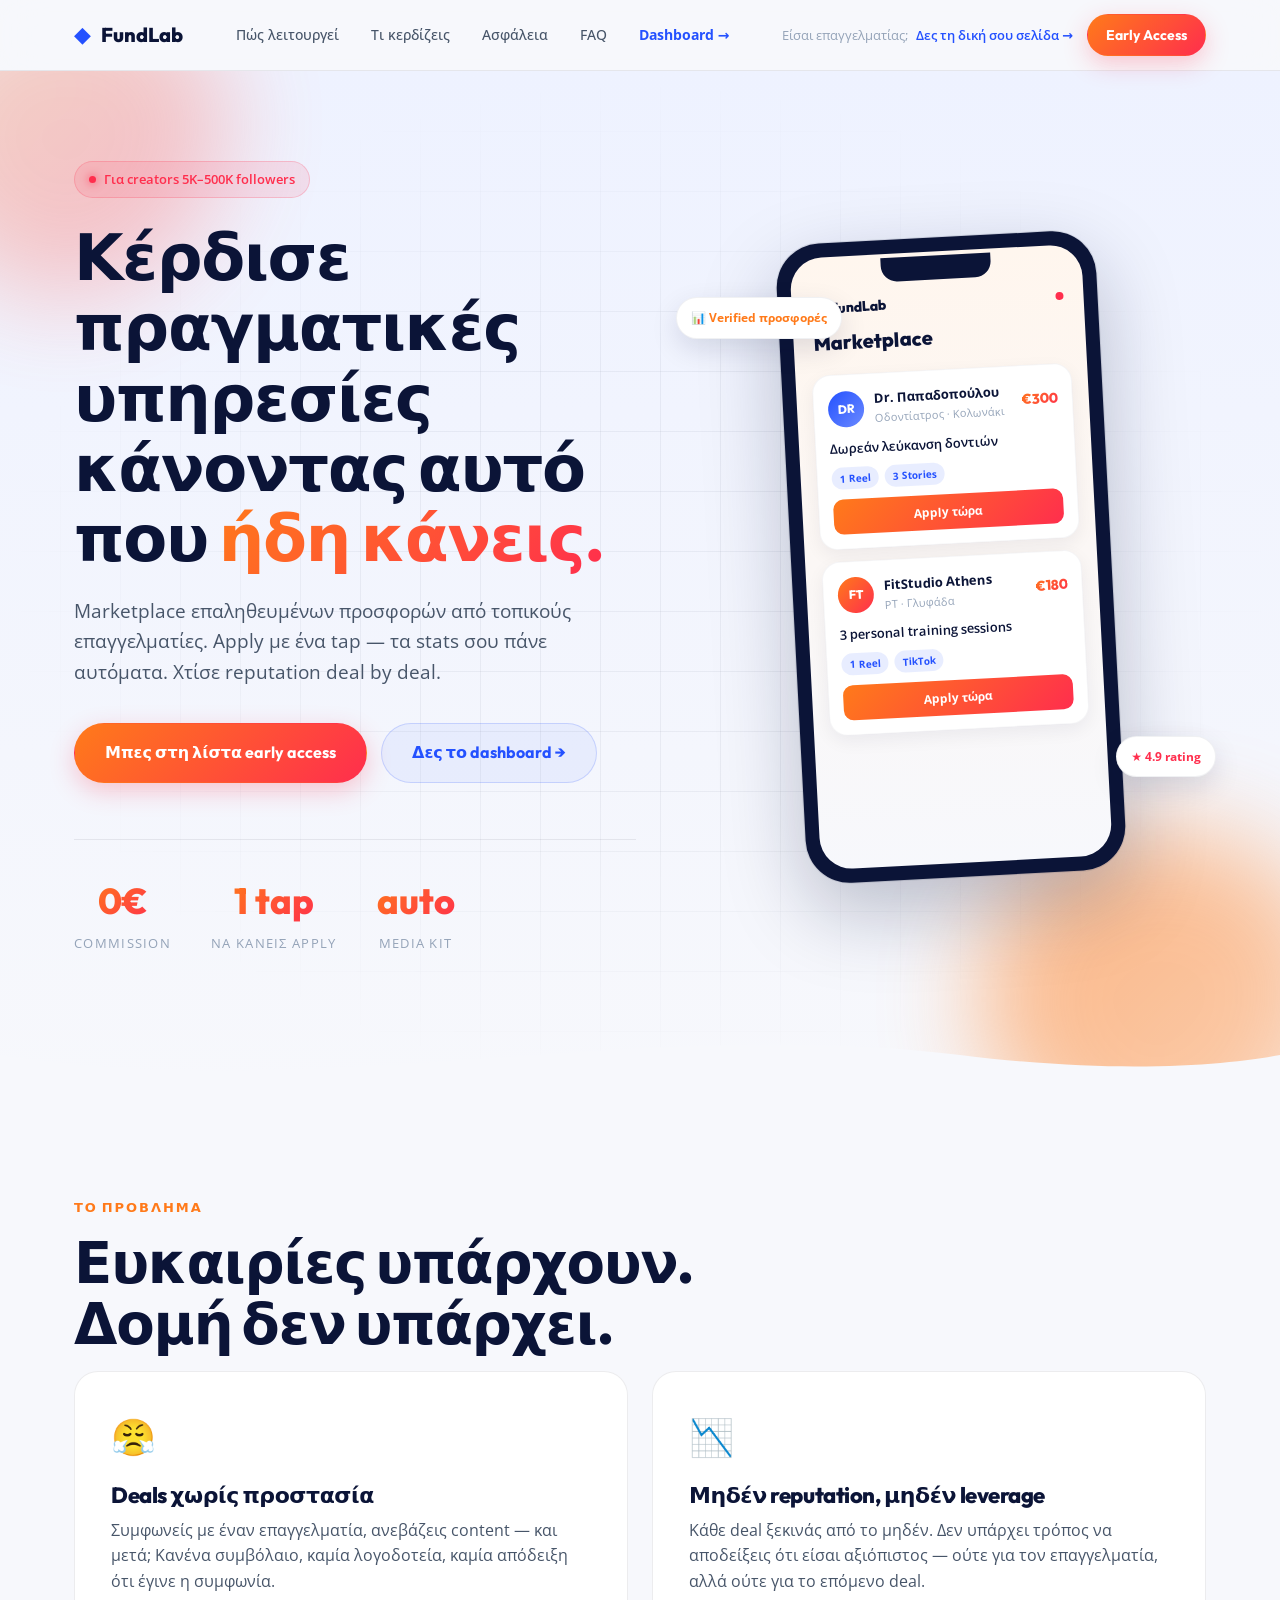
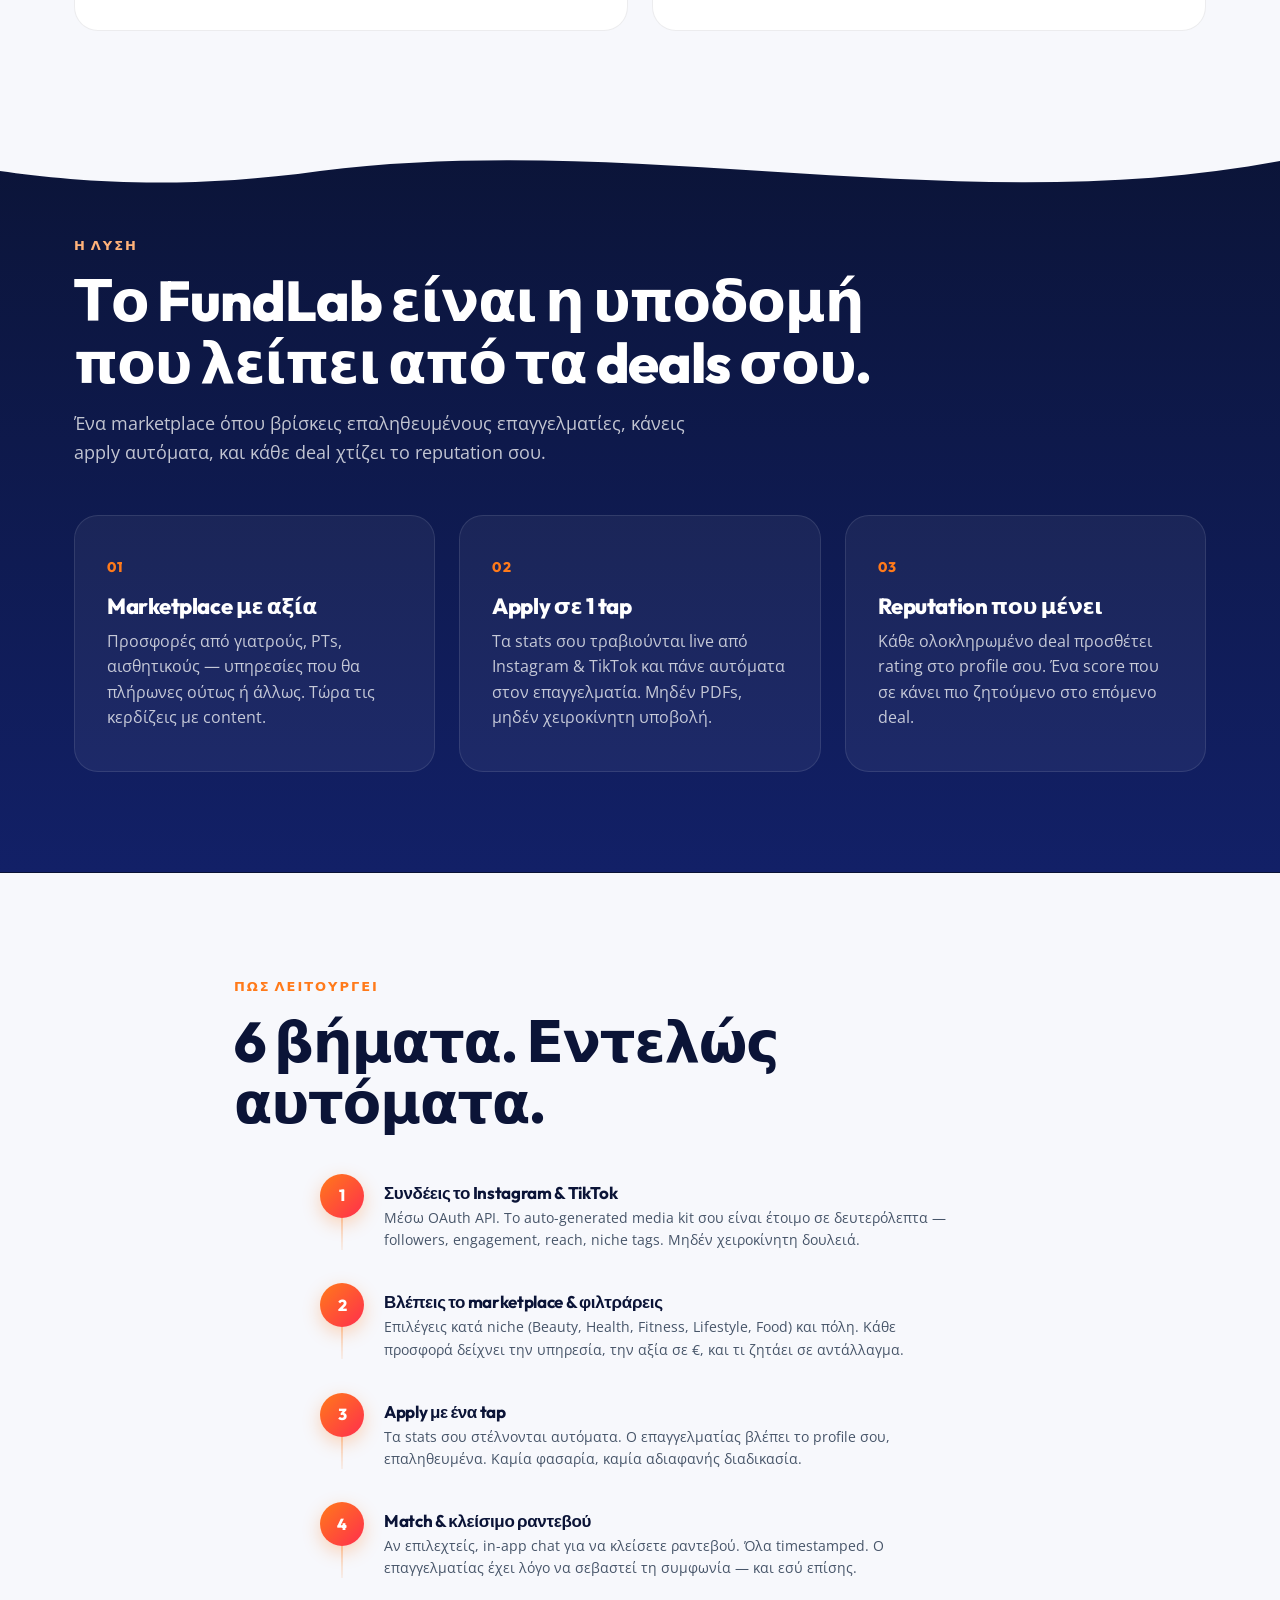
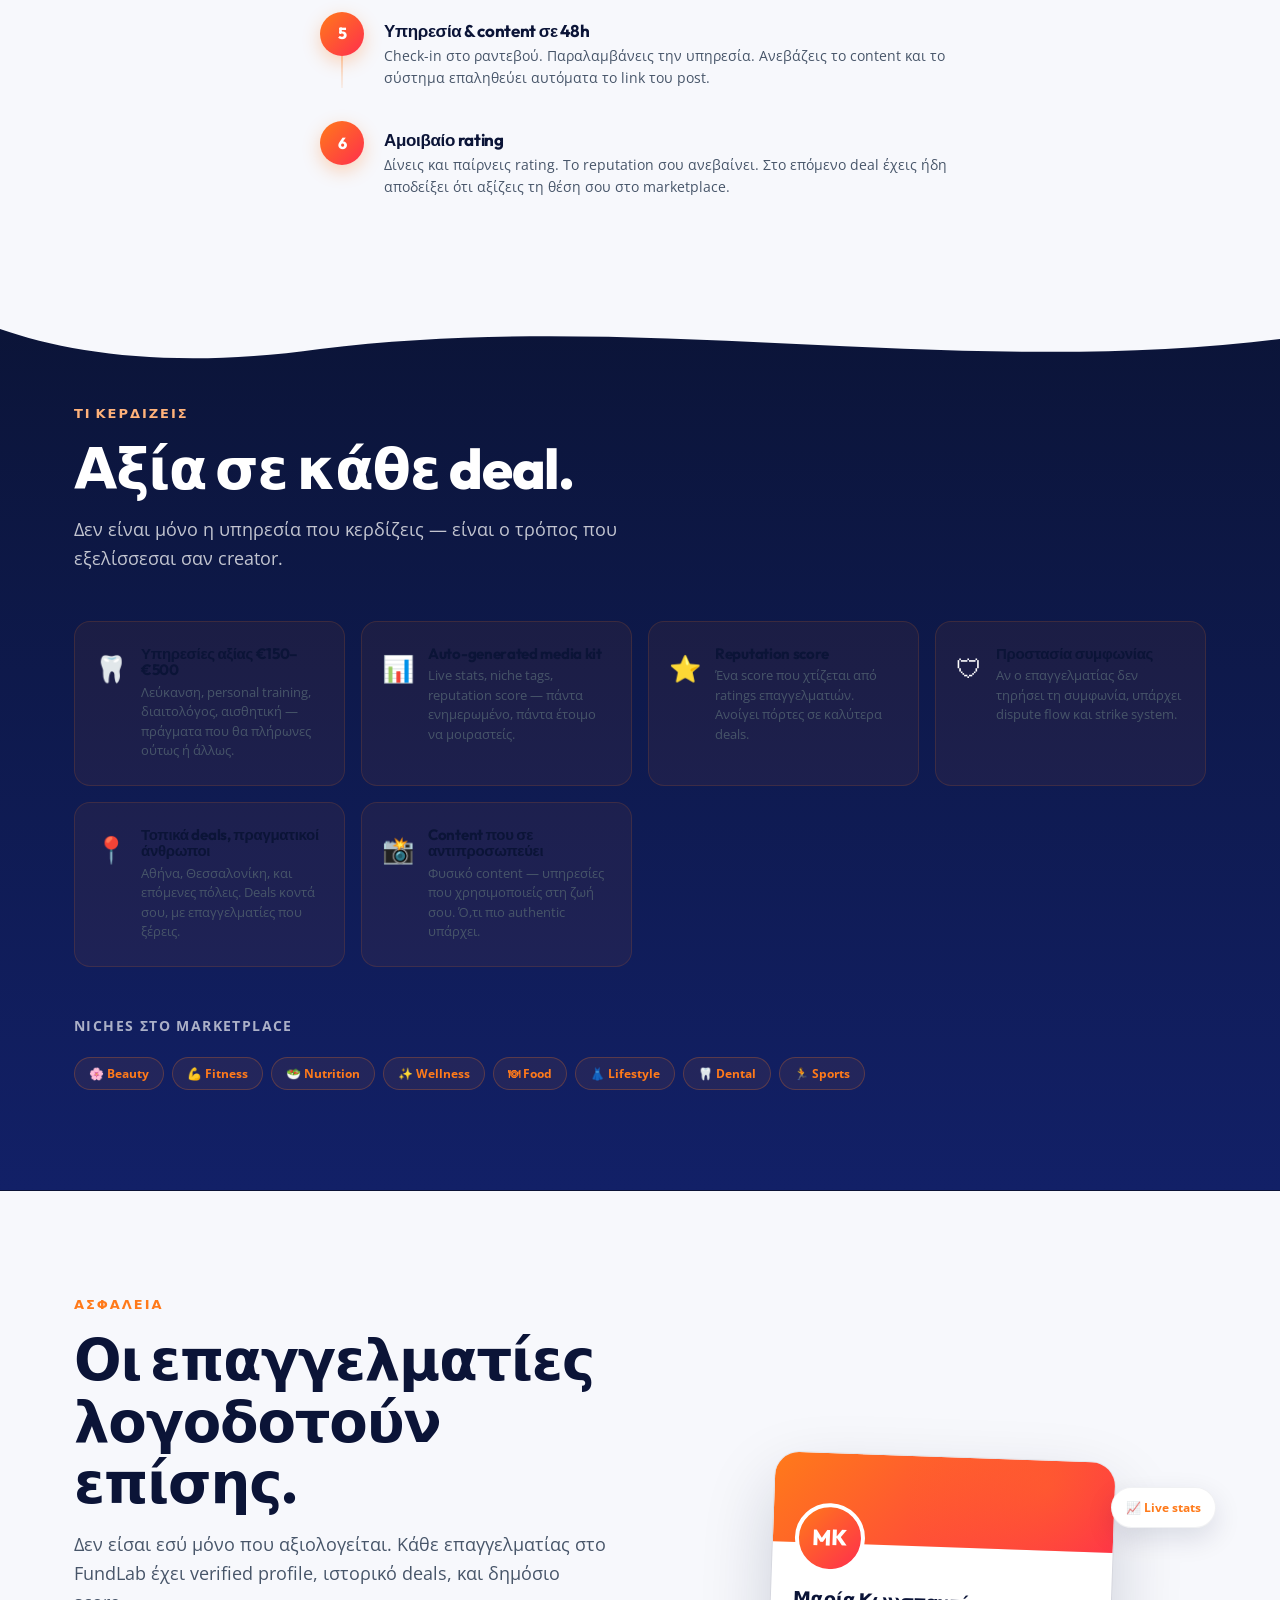
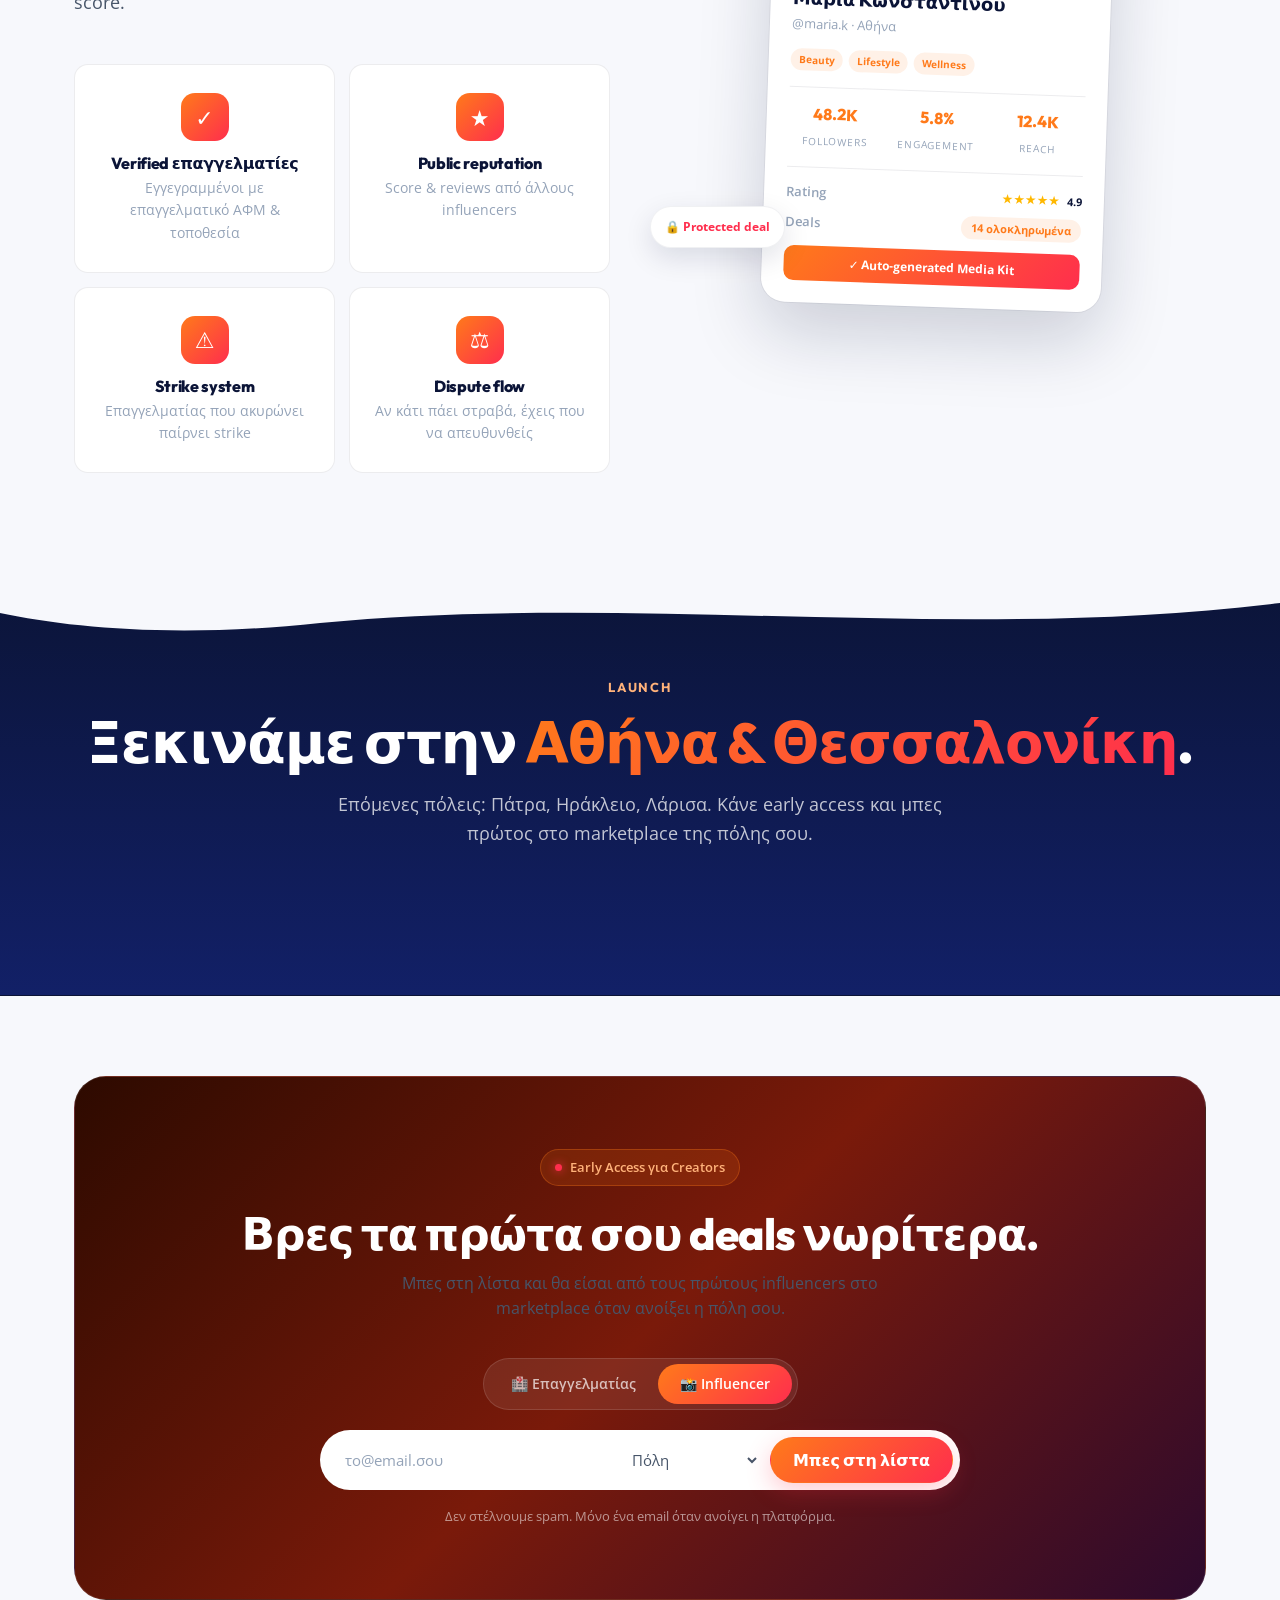
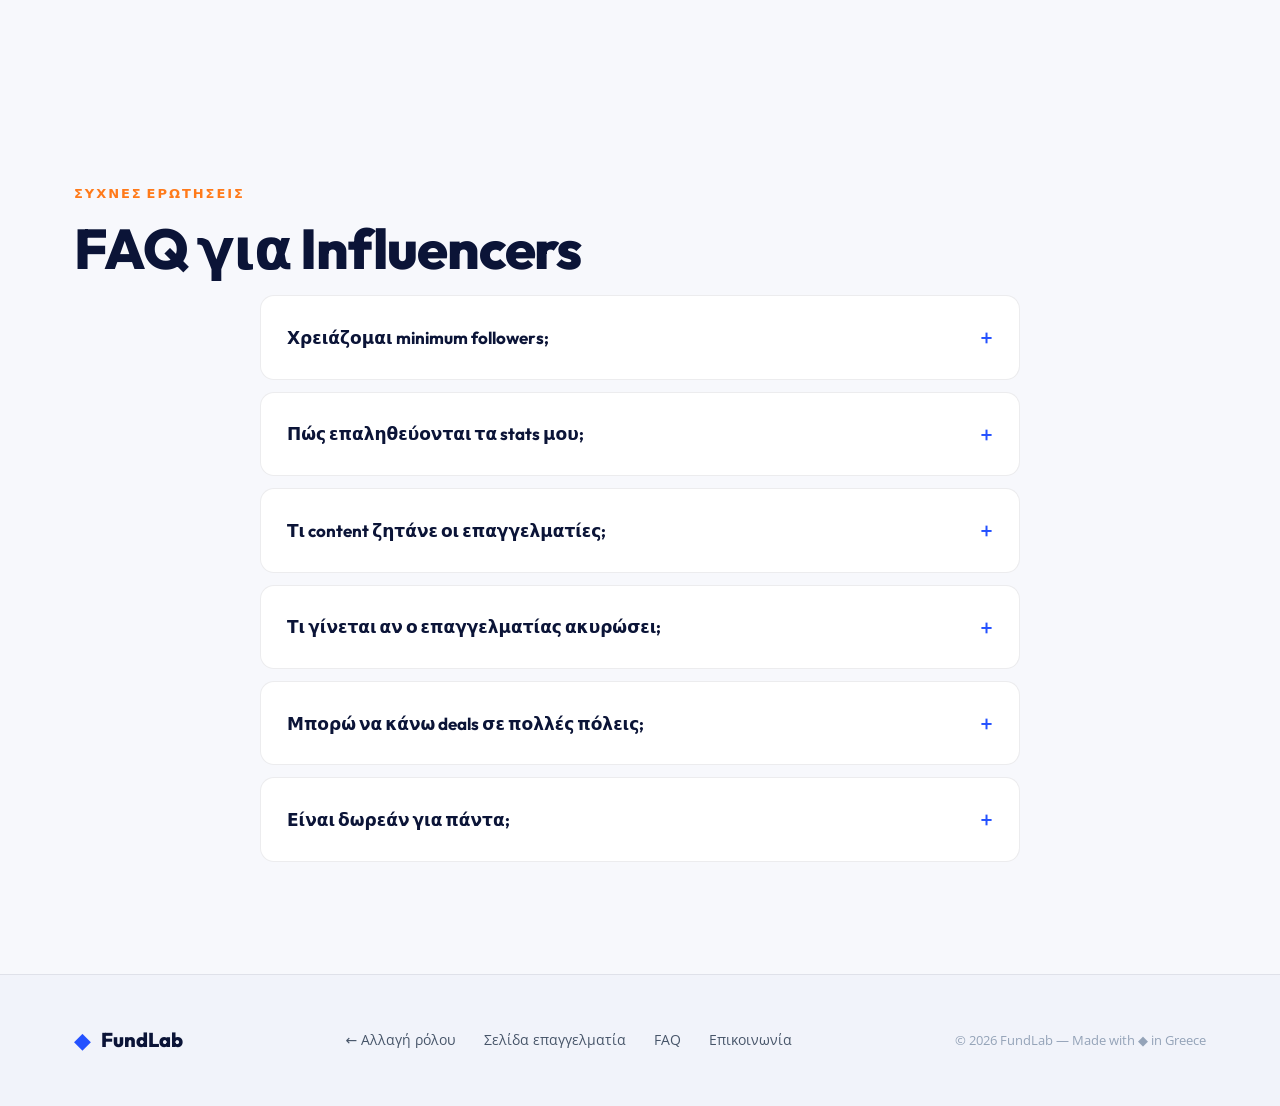
==== index-influencer.html @ 4b3912df "v1" ====
<!DOCTYPE html>
<html lang="el">
<head>
  <meta charset="UTF-8" />
  <meta name="viewport" content="width=device-width, initial-scale=1.0" />
  <title>FundLab για Influencers — Βρες deals με τοπικούς επαγγελματίες</title>
  <meta name="description" content="Marketplace επαληθευμένων προσφορών από τοπικούς επαγγελματίες. Apply με ένα tap, παρέδωσε content, χτίσε reputation. Δωρεάν για creators 5K–500K followers." />
  <link rel="preconnect" href="https://fonts.googleapis.com" />
  <link rel="preconnect" href="https://fonts.gstatic.com" crossorigin />
  <link href="https://fonts.googleapis.com/css2?family=Open+Sans:wght@400;500;600;700&family=Outfit:wght@700;800&display=swap" rel="stylesheet" />
  <link rel="stylesheet" href="style.css" />
  <style>
    /* Influencer page warm accent overrides */
    .inf-badge { background: rgba(255,46,77,0.10); border-color: rgba(255,46,77,0.20); color: #ff2e4d; }
    .inf-badge .dot { background: #ff2e4d; box-shadow: 0 0 10px #ff2e4d; }
    .role-switch {
      font-size: 13px; color: #94a3b8;
      display: flex; align-items: center; gap: 8px;
    }
    .role-switch a { color: #2451ff; font-weight: 600; text-decoration: none; }
    .role-switch a:hover { text-decoration: underline; }
    .perk-row {
      display: grid;
      grid-template-columns: repeat(auto-fit, minmax(220px, 1fr));
      gap: 16px;
      margin-top: 40px;
    }
    .perk {
      background: rgba(255,122,26,0.06);
      border: 1px solid rgba(255,122,26,0.14);
      border-radius: 16px;
      padding: 24px 20px;
      display: flex;
      gap: 14px;
      align-items: flex-start;
    }
    .perk-ico {
      font-size: 26px;
      flex-shrink: 0;
      margin-top: 2px;
    }
    .perk h4 { font-family: 'Outfit', sans-serif; font-size: 15px; font-weight: 700; color: #0b1437; margin-bottom: 4px; }
    .perk p { font-size: 13px; color: #475569; line-height: 1.5; }
    .niche-tags { display: flex; gap: 8px; flex-wrap: wrap; margin-top: 20px; }
    .niche-tag {
      font-size: 12px; font-weight: 700;
      padding: 6px 14px; border-radius: 999px;
      border: 1px solid rgba(255,122,26,0.25);
      background: rgba(255,122,26,0.08);
      color: #ff7a1a;
    }
    .timeline-steps {
      display: flex;
      flex-direction: column;
      gap: 0;
      position: relative;
      max-width: 640px;
      margin: 40px auto 0;
    }
    .tl-step {
      display: grid;
      grid-template-columns: 44px 1fr;
      gap: 20px;
      align-items: flex-start;
      padding-bottom: 32px;
      position: relative;
    }
    .tl-step:last-child { padding-bottom: 0; }
    .tl-dot {
      width: 44px; height: 44px;
      border-radius: 50%;
      background: linear-gradient(135deg, #ff7a1a, #ff2e4d);
      color: #fff;
      font-family: 'Outfit', sans-serif;
      font-weight: 800; font-size: 16px;
      display: flex; align-items: center; justify-content: center;
      flex-shrink: 0;
      position: relative;
      z-index: 1;
      box-shadow: 0 6px 18px rgba(255,122,26,0.30);
    }
    .tl-step:not(:last-child) .tl-dot::after {
      content: '';
      position: absolute;
      top: 44px; left: 50%;
      transform: translateX(-50%);
      width: 2px; height: calc(100% + 32px - 44px);
      background: linear-gradient(to bottom, rgba(255,122,26,0.35), rgba(255,122,26,0.08));
    }
    .tl-content { padding-top: 10px; }
    .tl-content h4 { font-size: 17px; font-family: 'Outfit', sans-serif; font-weight: 700; color: #0b1437; margin-bottom: 4px; }
    .tl-content p { font-size: 14px; color: #475569; line-height: 1.6; }
    .earnings-row {
      display: grid;
      grid-template-columns: repeat(auto-fit, minmax(200px, 1fr));
      gap: 16px;
      margin-top: 40px;
    }
    .earning-card {
      background: var(--surface);
      border: 1px solid var(--border);
      border-radius: 16px;
      padding: 28px 24px;
      text-align: center;
    }
    .earning-card .e-val {
      font-family: 'Outfit', sans-serif;
      font-weight: 800; font-size: 32px;
      background: linear-gradient(135deg, #ff7a1a, #ff2e4d);
      -webkit-background-clip: text; background-clip: text;
      -webkit-text-fill-color: transparent;
      display: block; margin-bottom: 4px;
    }
    .earning-card .e-label { font-size: 13px; color: #475569; }
  </style>
</head>
<body>

  <!-- NAV -->
  <header class="nav">
    <div class="container nav-inner">
      <a href="index.html" class="brand">
        <span class="brand-mark">◆</span>
        <span class="brand-name">FundLab</span>
      </a>
      <nav class="nav-links">
        <a href="#how">Πώς λειτουργεί</a>
        <a href="#benefits">Τι κερδίζεις</a>
        <a href="#trust">Ασφάλεια</a>
        <a href="#faq">FAQ</a>
        <a href="dashboard-influencer.html" style="color:var(--brand);font-weight:700;">Dashboard →</a>
      </nav>
      <div style="display:flex;align-items:center;gap:14px;">
        <span class="role-switch">Είσαι επαγγελματίας; <a href="index-professional.html">Δες τη δική σου σελίδα →</a></span>
        <a href="#cta" class="btn btn-warm btn-sm">Early Access</a>
      </div>
    </div>
  </header>

  <!-- HERO -->
  <section class="hero">
    <div class="hero-bg">
      <svg class="blob blob-1" viewBox="0 0 600 600" aria-hidden="true">
        <path fill="url(#g1)" d="M421,318Q396,386,329,420Q262,454,196,418Q130,382,99,316Q68,250,108,189Q148,128,219,109Q290,90,355,127Q420,164,433,207Q446,250,421,318Z"/>
        <defs><linearGradient id="g1" x1="0" x2="1" y1="0" y2="1"><stop offset="0%" stop-color="#ff9a3c"/><stop offset="100%" stop-color="#ff2e4d"/></linearGradient></defs>
      </svg>
      <svg class="blob blob-2" viewBox="0 0 600 600" aria-hidden="true">
        <path fill="url(#g2)" d="M453,324Q422,398,348,438Q274,478,201,438Q128,398,99,324Q70,250,108,182Q146,114,222,92Q298,70,367,103Q436,136,457,193Q478,250,453,324Z"/>
        <defs><linearGradient id="g2" x1="0" x2="1" y1="0" y2="1"><stop offset="0%" stop-color="#ff7a1a"/><stop offset="100%" stop-color="#ffb27a"/></linearGradient></defs>
      </svg>
      <div class="grid-overlay"></div>
    </div>
    <div class="container hero-inner">
      <div class="hero-text">
        <span class="badge inf-badge">
          <span class="dot"></span>
          Για creators 5K–500K followers
        </span>
        <h1 class="hero-title">
          Κέρδισε πραγματικές υπηρεσίες<br/>
          κάνοντας αυτό που <span class="grad-warm">ήδη κάνεις.</span>
        </h1>
        <p class="hero-sub">
          Marketplace επαληθευμένων προσφορών από τοπικούς επαγγελματίες. Apply με ένα tap — τα stats σου πάνε αυτόματα. Χτίσε reputation deal by deal.
        </p>
        <div class="hero-actions">
          <a href="#cta" class="btn btn-warm btn-lg">Μπες στη λίστα early access</a>
          <a href="dashboard-influencer.html" class="btn btn-ghost btn-lg">Δες το dashboard →</a>
        </div>
        <div class="hero-stats">
          <div class="stat"><strong>0€</strong><span>commission</span></div>
          <div class="stat"><strong>1 tap</strong><span>να κάνεις apply</span></div>
          <div class="stat"><strong>auto</strong><span>media kit</span></div>
        </div>
      </div>

      <div class="hero-phone" aria-hidden="true">
        <div class="phone">
          <div class="phone-notch"></div>
          <div class="phone-screen">
            <div class="phone-top">
              <div class="phone-brand"><span>◆</span> FundLab</div>
              <div class="phone-dot"></div>
            </div>
            <div class="phone-tab">Marketplace</div>

            <div class="offer-card offer-1">
              <div class="offer-head">
                <div class="avatar av-blue">DR</div>
                <div>
                  <div class="offer-name">Dr. Παπαδοπούλου</div>
                  <div class="offer-meta">Οδοντίατρος · Κολωνάκι</div>
                </div>
                <div class="offer-value">€300</div>
              </div>
              <div class="offer-title">Δωρεάν λεύκανση δοντιών</div>
              <div class="offer-tags">
                <span class="tag">1 Reel</span><span class="tag">3 Stories</span>
              </div>
              <div class="offer-cta">Apply τώρα</div>
            </div>

            <div class="offer-card offer-2">
              <div class="offer-head">
                <div class="avatar av-orange">FT</div>
                <div>
                  <div class="offer-name">FitStudio Athens</div>
                  <div class="offer-meta">PT · Γλυφάδα</div>
                </div>
                <div class="offer-value">€180</div>
              </div>
              <div class="offer-title">3 personal training sessions</div>
              <div class="offer-tags">
                <span class="tag">1 Reel</span><span class="tag">TikTok</span>
              </div>
              <div class="offer-cta">Apply τώρα</div>
            </div>
          </div>
        </div>
        <div class="float-pill pill-1" style="color:#ff7a1a;">📊 Verified προσφορές</div>
        <div class="float-pill pill-2" style="color:#ff2e4d;">★ 4.9 rating</div>
      </div>
    </div>
    <svg class="section-divider" viewBox="0 0 1440 80" preserveAspectRatio="none" aria-hidden="true">
      <path d="M0,40 C360,90 720,0 1080,40 C1260,60 1380,50 1440,40 L1440,80 L0,80 Z" fill="#f7f8fc"/>
    </svg>
  </section>

  <!-- PROBLEM -->
  <section class="section" id="problem">
    <div class="container">
      <span class="eyebrow" style="color:#ff7a1a;">Το πρόβλημα</span>
      <h2 class="section-title">Ευκαιρίες υπάρχουν.<br/>Δομή δεν υπάρχει.</h2>
      <div class="grid-2">
        <div class="card">
          <div class="card-icon">😤</div>
          <h3>Deals χωρίς προστασία</h3>
          <p>Συμφωνείς με έναν επαγγελματία, ανεβάζεις content — και μετά; Κανένα συμβόλαιο, καμία λογοδοτεία, καμία απόδειξη ότι έγινε η συμφωνία.</p>
        </div>
        <div class="card">
          <div class="card-icon">📉</div>
          <h3>Μηδέν reputation, μηδέν leverage</h3>
          <p>Κάθε deal ξεκινάς από το μηδέν. Δεν υπάρχει τρόπος να αποδείξεις ότι είσαι αξιόπιστος — ούτε για τον επαγγελματία, αλλά ούτε για το επόμενο deal.</p>
        </div>
      </div>
    </div>
  </section>

  <!-- SOLUTION -->
  <section class="section section-dark has-wave-top" id="solution">
    <svg class="wave wave-top" viewBox="0 0 1440 80" preserveAspectRatio="none" aria-hidden="true">
      <path d="M0,0 L1440,0 L1440,30 C1080,90 720,0 360,40 C200,60 80,50 0,40 Z" fill="#f7f8fc"/>
    </svg>
    <div class="container">
      <span class="eyebrow">Η λύση</span>
      <h2 class="section-title">Το FundLab είναι η υποδομή<br/>που λείπει από τα deals σου.</h2>
      <p class="section-lead">
        Ένα marketplace όπου βρίσκεις επαληθευμένους επαγγελματίες, κάνεις apply αυτόματα, και κάθε deal χτίζει το reputation σου.
      </p>
      <div class="grid-3">
        <div class="pillar">
          <div class="pillar-num">01</div>
          <h3>Marketplace με αξία</h3>
          <p>Προσφορές από γιατρούς, PTs, αισθητικούς — υπηρεσίες που θα πλήρωνες ούτως ή άλλως. Τώρα τις κερδίζεις με content.</p>
        </div>
        <div class="pillar">
          <div class="pillar-num">02</div>
          <h3>Apply σε 1 tap</h3>
          <p>Τα stats σου τραβιούνται live από Instagram & TikTok και πάνε αυτόματα στον επαγγελματία. Μηδέν PDFs, μηδέν χειροκίνητη υποβολή.</p>
        </div>
        <div class="pillar">
          <div class="pillar-num">03</div>
          <h3>Reputation που μένει</h3>
          <p>Κάθε ολοκληρωμένο deal προσθέτει rating στο profile σου. Ένα score που σε κάνει πιο ζητούμενο στο επόμενο deal.</p>
        </div>
      </div>
    </div>
  </section>

  <!-- HOW IT WORKS -->
  <section class="section" id="how">
    <div class="container" style="max-width:860px;">
      <span class="eyebrow" style="color:#ff7a1a;">Πώς λειτουργεί</span>
      <h2 class="section-title">6 βήματα. Εντελώς αυτόματα.</h2>

      <div class="timeline-steps">
        <div class="tl-step">
          <div class="tl-dot">1</div>
          <div class="tl-content">
            <h4>Συνδέεις το Instagram & TikTok</h4>
            <p>Μέσω OAuth API. Το auto-generated media kit σου είναι έτοιμο σε δευτερόλεπτα — followers, engagement, reach, niche tags. Μηδέν χειροκίνητη δουλειά.</p>
          </div>
        </div>
        <div class="tl-step">
          <div class="tl-dot">2</div>
          <div class="tl-content">
            <h4>Βλέπεις το marketplace & φιλτράρεις</h4>
            <p>Επιλέγεις κατά niche (Beauty, Health, Fitness, Lifestyle, Food) και πόλη. Κάθε προσφορά δείχνει την υπηρεσία, την αξία σε €, και τι ζητάει σε αντάλλαγμα.</p>
          </div>
        </div>
        <div class="tl-step">
          <div class="tl-dot">3</div>
          <div class="tl-content">
            <h4>Apply με ένα tap</h4>
            <p>Τα stats σου στέλνονται αυτόματα. Ο επαγγελματίας βλέπει το profile σου, επαληθευμένα. Καμία φασαρία, καμία αδιαφανής διαδικασία.</p>
          </div>
        </div>
        <div class="tl-step">
          <div class="tl-dot">4</div>
          <div class="tl-content">
            <h4>Match & κλείσιμο ραντεβού</h4>
            <p>Αν επιλεχτείς, in-app chat για να κλείσετε ραντεβού. Όλα timestamped. Ο επαγγελματίας έχει λόγο να σεβαστεί τη συμφωνία — και εσύ επίσης.</p>
          </div>
        </div>
        <div class="tl-step">
          <div class="tl-dot">5</div>
          <div class="tl-content">
            <h4>Υπηρεσία & content σε 48h</h4>
            <p>Check-in στο ραντεβού. Παραλαμβάνεις την υπηρεσία. Ανεβάζεις το content και το σύστημα επαληθεύει αυτόματα το link του post.</p>
          </div>
        </div>
        <div class="tl-step">
          <div class="tl-dot">6</div>
          <div class="tl-content">
            <h4>Αμοιβαίο rating</h4>
            <p>Δίνεις και παίρνεις rating. Το reputation σου ανεβαίνει. Στο επόμενο deal έχεις ήδη αποδείξει ότι αξίζεις τη θέση σου στο marketplace.</p>
          </div>
        </div>
      </div>
    </div>
  </section>

  <!-- BENEFITS -->
  <section class="section section-dark has-wave-top" id="benefits">
    <svg class="wave wave-top" viewBox="0 0 1440 80" preserveAspectRatio="none" aria-hidden="true">
      <path d="M0,0 L1440,0 L1440,40 C1080,80 720,10 360,50 C200,70 80,55 0,30 Z" fill="#f7f8fc"/>
    </svg>
    <div class="container">
      <span class="eyebrow">Τι κερδίζεις</span>
      <h2 class="section-title">Αξία σε κάθε deal.</h2>
      <p class="section-lead">Δεν είναι μόνο η υπηρεσία που κερδίζεις — είναι ο τρόπος που εξελίσσεσαι σαν creator.</p>

      <div class="perk-row">
        <div class="perk">
          <div class="perk-ico">🦷</div>
          <div>
            <h4>Υπηρεσίες αξίας €150–€500</h4>
            <p>Λεύκανση, personal training, διαιτολόγος, αισθητική — πράγματα που θα πλήρωνες ούτως ή άλλως.</p>
          </div>
        </div>
        <div class="perk">
          <div class="perk-ico">📊</div>
          <div>
            <h4>Auto-generated media kit</h4>
            <p>Live stats, niche tags, reputation score — πάντα ενημερωμένο, πάντα έτοιμο να μοιραστείς.</p>
          </div>
        </div>
        <div class="perk">
          <div class="perk-ico">⭐</div>
          <div>
            <h4>Reputation score</h4>
            <p>Ένα score που χτίζεται από ratings επαγγελματιών. Ανοίγει πόρτες σε καλύτερα deals.</p>
          </div>
        </div>
        <div class="perk">
          <div class="perk-ico">🛡</div>
          <div>
            <h4>Προστασία συμφωνίας</h4>
            <p>Αν ο επαγγελματίας δεν τηρήσει τη συμφωνία, υπάρχει dispute flow και strike system.</p>
          </div>
        </div>
        <div class="perk">
          <div class="perk-ico">📍</div>
          <div>
            <h4>Τοπικά deals, πραγματικοί άνθρωποι</h4>
            <p>Αθήνα, Θεσσαλονίκη, και επόμενες πόλεις. Deals κοντά σου, με επαγγελματίες που ξέρεις.</p>
          </div>
        </div>
        <div class="perk">
          <div class="perk-ico">📸</div>
          <div>
            <h4>Content που σε αντιπροσωπεύει</h4>
            <p>Φυσικό content — υπηρεσίες που χρησιμοποιείς στη ζωή σου. Ό,τι πιο authentic υπάρχει.</p>
          </div>
        </div>
      </div>

      <div style="margin-top:48px;">
        <p style="color:rgba(255,255,255,0.65);font-size:14px;margin-bottom:16px;text-transform:uppercase;letter-spacing:0.1em;font-weight:700;">Niches στο marketplace</p>
        <div class="niche-tags">
          <span class="niche-tag">🌸 Beauty</span>
          <span class="niche-tag">💪 Fitness</span>
          <span class="niche-tag">🥗 Nutrition</span>
          <span class="niche-tag">✨ Wellness</span>
          <span class="niche-tag">🍽 Food</span>
          <span class="niche-tag">👗 Lifestyle</span>
          <span class="niche-tag">🦷 Dental</span>
          <span class="niche-tag">🏃 Sports</span>
        </div>
      </div>
    </div>
  </section>

  <!-- TRUST -->
  <section class="section" id="trust">
    <div class="container">
      <div class="trust-grid">
        <div>
          <span class="eyebrow" style="color:#ff7a1a;">Ασφάλεια</span>
          <h2 class="section-title">Οι επαγγελματίες<br/>λογοδοτούν επίσης.</h2>
          <p class="section-lead">Δεν είσαι εσύ μόνο που αξιολογείται. Κάθε επαγγελματίας στο FundLab έχει verified profile, ιστορικό deals, και δημόσιο score.</p>
          <div class="trust-mini">
            <div class="trust-card">
              <div class="trust-ico" style="background:linear-gradient(135deg,#ff7a1a,#ff2e4d);">✓</div>
              <h4>Verified επαγγελματίες</h4>
              <p>Εγγεγραμμένοι με επαγγελματικό ΑΦΜ & τοποθεσία</p>
            </div>
            <div class="trust-card">
              <div class="trust-ico" style="background:linear-gradient(135deg,#ff7a1a,#ff2e4d);">★</div>
              <h4>Public reputation</h4>
              <p>Score & reviews από άλλους influencers</p>
            </div>
            <div class="trust-card">
              <div class="trust-ico" style="background:linear-gradient(135deg,#ff7a1a,#ff2e4d);">⚠</div>
              <h4>Strike system</h4>
              <p>Επαγγελματίας που ακυρώνει παίρνει strike</p>
            </div>
            <div class="trust-card">
              <div class="trust-ico" style="background:linear-gradient(135deg,#ff7a1a,#ff2e4d);">⚖</div>
              <h4>Dispute flow</h4>
              <p>Αν κάτι πάει στραβά, έχεις που να απευθυνθείς</p>
            </div>
          </div>
        </div>

        <div class="kit-wrap" aria-hidden="true">
          <div class="kit-card">
            <div class="kit-cover" style="background:linear-gradient(135deg,#ff7a1a,#ff2e4d);"></div>
            <div class="kit-avatar">MK</div>
            <div class="kit-body">
              <div class="kit-name">Μαρία Κωνσταντίνου</div>
              <div class="kit-handle">@maria.k · Αθήνα</div>
              <div class="kit-tags">
                <span class="tag" style="background:rgba(255,122,26,0.10);color:#ff7a1a;">Beauty</span>
                <span class="tag" style="background:rgba(255,122,26,0.10);color:#ff7a1a;">Lifestyle</span>
                <span class="tag" style="background:rgba(255,122,26,0.10);color:#ff7a1a;">Wellness</span>
              </div>
              <div class="kit-stats">
                <div class="kit-stat"><strong style="color:#ff7a1a;">48.2K</strong><span>Followers</span></div>
                <div class="kit-stat"><strong style="color:#ff7a1a;">5.8%</strong><span>Engagement</span></div>
                <div class="kit-stat"><strong style="color:#ff7a1a;">12.4K</strong><span>Reach</span></div>
              </div>
              <div class="kit-row">
                <span class="kit-label">Rating</span>
                <span class="kit-stars">★★★★★ <small>4.9</small></span>
              </div>
              <div class="kit-row">
                <span class="kit-label">Deals</span>
                <span class="kit-pill" style="background:rgba(255,122,26,0.10);color:#ff7a1a;">14 ολοκληρωμένα</span>
              </div>
              <div class="kit-verified" style="background:linear-gradient(135deg,#ff7a1a,#ff2e4d);">✓ Auto-generated Media Kit</div>
            </div>
          </div>
          <div class="float-pill kit-pill-1" style="color:#ff7a1a;">📈 Live stats</div>
          <div class="float-pill kit-pill-2" style="color:#ff2e4d;">🔒 Protected deal</div>
        </div>
      </div>
    </div>
  </section>

  <!-- MARKETS -->
  <section class="section section-dark has-wave-top" id="markets">
    <svg class="wave wave-top" viewBox="0 0 1440 80" preserveAspectRatio="none" aria-hidden="true">
      <path d="M0,0 L1440,0 L1440,30 C1080,70 720,20 360,50 C200,65 80,55 0,40 Z" fill="#f7f8fc"/>
    </svg>
    <div class="container center">
      <span class="eyebrow">Launch</span>
      <h2 class="section-title">Ξεκινάμε στην <span class="grad-warm">Αθήνα & Θεσσαλονίκη</span>.</h2>
      <p class="section-lead">Επόμενες πόλεις: Πάτρα, Ηράκλειο, Λάρισα. Κάνε early access και μπες πρώτος στο marketplace της πόλης σου.</p>
    </div>
  </section>

  <!-- CTA -->
  <section class="cta-section" id="cta">
    <div class="container">
      <div class="cta-card" style="background:linear-gradient(135deg,#2d0a00 0%,#7a1a0a 50%,#2d0a2d 100%);">
        <span class="badge badge-light" style="background:rgba(255,122,26,0.15);border-color:rgba(255,122,26,0.30);color:#ffb27a;">
          <span class="dot"></span> Early Access για Creators
        </span>
        <h2>Βρες τα πρώτα σου deals νωρίτερα.</h2>
        <p>Μπες στη λίστα και θα είσαι από τους πρώτους influencers στο marketplace όταν ανοίξει η πόλη σου.</p>

        <form id="early-form" class="form" novalidate>
          <div class="role-toggle">
            <label class="role-opt">
              <input type="radio" name="role" value="professional" />
              <span>🏥 Επαγγελματίας</span>
            </label>
            <label class="role-opt">
              <input type="radio" name="role" value="influencer" checked />
              <span>📸 Influencer</span>
            </label>
          </div>

          <div class="form-row">
            <input type="email" name="email" placeholder="το@email.σου" required />
            <select name="city" required>
              <option value="">Πόλη</option>
              <option>Αθήνα</option>
              <option>Θεσσαλονίκη</option>
              <option>Πάτρα</option>
              <option>Ηράκλειο</option>
              <option>Λάρισα</option>
              <option>Άλλη</option>
            </select>
            <button type="submit" class="btn btn-warm">Μπες στη λίστα</button>
          </div>
          <p class="form-fine">Δεν στέλνουμε spam. Μόνο ένα email όταν ανοίγει η πλατφόρμα.</p>
        </form>

        <div id="form-success" class="form-success" hidden>
          <div class="check" style="background:linear-gradient(135deg,#ff7a1a,#ff2e4d);">✓</div>
          <h3>Είσαι μέσα!</h3>
          <p>Θα σου στείλουμε email μόλις ανοίξει η πόλη σου. Ευχαριστούμε που πιστεύεις στο FundLab.</p>
        </div>
      </div>
    </div>
  </section>

  <!-- FAQ -->
  <section class="section" id="faq">
    <div class="container">
      <span class="eyebrow" style="color:#ff7a1a;">Συχνές ερωτήσεις</span>
      <h2 class="section-title">FAQ για Influencers</h2>
      <div class="faq">
        <details><summary>Χρειάζομαι minimum followers;</summary><p>Ναι, το κατώτατο όριο είναι 5.000 followers σε Instagram ή TikTok. Πάνω από 500K; Επικοινώνησε μαζί μας για special onboarding.</p></details>
        <details><summary>Πώς επαληθεύονται τα stats μου;</summary><p>Μέσω OAuth API της Instagram και TikTok. Συνδέεις τον λογαριασμό σου μία φορά και τα νούμερα τραβιούνται live. Δεν χρειάζεται να ανεβάσεις τίποτα χειροκίνητα.</p></details>
        <details><summary>Τι content ζητάνε οι επαγγελματίες;</summary><p>Κάθε προσφορά ορίζει ακριβώς τι ζητάει: π.χ. «1 Reel + 3 Stories». Συμφωνείς πριν κάνεις apply. Δεν υπάρχουν εκπλήξεις μετά.</p></details>
        <details><summary>Τι γίνεται αν ο επαγγελματίας ακυρώσει;</summary><p>Παίρνει strike. Αν ακυρώσει 3 φορές, αποβάλλεται. Εσύ ειδοποιείσαι άμεσα και το slot γυρνάει στο marketplace ως νέα θέση.</p></details>
        <details><summary>Μπορώ να κάνω deals σε πολλές πόλεις;</summary><p>Ναι, αλλά κάθε deal απαιτεί φυσική παρουσία για το ραντεβού. Το marketplace φιλτράρει αυτόματα κατά πόλη.</p></details>
        <details><summary>Είναι δωρεάν για πάντα;</summary><p>Η είσοδος και η χρήση της πλατφόρμας είναι δωρεάν. Δεν υπάρχει commission από deals. Αν αλλάξει κάτι, θα σε ενημερώσουμε πριν.</p></details>
      </div>
    </div>
  </section>

  <!-- FOOTER -->
  <footer class="footer">
    <div class="container footer-inner">
      <div class="brand">
        <span class="brand-mark">◆</span>
        <span class="brand-name">FundLab</span>
      </div>
      <div class="footer-links">
        <a href="index.html">← Αλλαγή ρόλου</a>
        <a href="index-professional.html">Σελίδα επαγγελματία</a>
        <a href="#faq">FAQ</a>
        <a href="mailto:hello@fundlab.gr">Επικοινωνία</a>
      </div>
      <div class="footer-copy">© 2026 FundLab — Made with ◆ in Greece</div>
    </div>
  </footer>

  <script src="script.js"></script>
</body>
</html>
---- style.css ----
/* ============ DESIGN TOKENS ============ */
:root {
  --bg: #f7f8fc;
  --bg-2: #ffffff;
  --surface: #ffffff;
  --surface-2: #f1f3fa;
  --border: rgba(15,23,42,0.08);
  --border-strong: rgba(15,23,42,0.16);
  --text: #0b1437;
  --text-2: #475569;
  --text-3: #94a3b8;

  --brand: #2451ff;
  --brand-hover: #1a3fd6;
  --brand-2: #ff7a1a;
  --brand-3: #ff2e4d;
  --grad: linear-gradient(135deg, #ff7a1a 0%, #ff2e4d 100%);
  --grad-blue: linear-gradient(135deg, #2451ff 0%, #6b8aff 100%);
  --grad-soft: linear-gradient(135deg, rgba(255,122,26,0.10), rgba(255,46,77,0.10));

  --radius: 14px;
  --radius-lg: 24px;
  --radius-xl: 32px;

  --shadow: 0 10px 40px rgba(11,20,55,0.08);
  --shadow-glow: 0 14px 40px rgba(36,81,255,0.30);

  --max-w: 1180px;
  --font-display: 'Outfit', system-ui, sans-serif;
  --font-body: 'Open Sans', system-ui, sans-serif;
}

/* ============ RESET ============ */
* { box-sizing: border-box; margin: 0; padding: 0; }
html { scroll-behavior: smooth; }
body {
  font-family: var(--font-body);
  background: var(--bg);
  color: var(--text);
  line-height: 1.6;
  -webkit-font-smoothing: antialiased;
  overflow-x: hidden;
}
a { color: inherit; text-decoration: none; }
img { max-width: 100%; display: block; }
button, input, select { font-family: inherit; font-size: inherit; color: inherit; }

.container { max-width: var(--max-w); margin: 0 auto; padding: 0 24px; }
.center { text-align: center; }

/* ============ TYPOGRAPHY ============ */
h1, h2, h3, h4 { font-family: var(--font-display); font-weight: 800; letter-spacing: -0.02em; line-height: 1.1; }
.eyebrow {
  display: inline-block;
  font-family: var(--font-display);
  font-size: 13px;
  font-weight: 700;
  text-transform: uppercase;
  letter-spacing: 0.15em;
  color: var(--brand);
  margin-bottom: 14px;
}
.section-dark .eyebrow { color: #ffb27a; }
.section-title { font-size: clamp(32px, 5vw, 56px); margin-bottom: 16px; }
.section-lead { font-size: 18px; color: var(--text-2); max-width: 640px; margin-bottom: 48px; }
.center .section-lead { margin-left: auto; margin-right: auto; }
.grad {
  background: var(--grad-blue);
  -webkit-background-clip: text;
  background-clip: text;
  -webkit-text-fill-color: transparent;
}
.grad-warm {
  background: var(--grad);
  -webkit-background-clip: text;
  background-clip: text;
  -webkit-text-fill-color: transparent;
}

/* ============ BUTTONS ============ */
.btn {
  display: inline-flex;
  align-items: center;
  gap: 8px;
  padding: 12px 22px;
  border-radius: 999px;
  font-weight: 700;
  font-family: var(--font-display);
  border: 1px solid transparent;
  cursor: pointer;
  transition: all 0.2s ease;
  white-space: nowrap;
}
.btn-sm { padding: 9px 18px; font-size: 14px; }
.btn-lg { padding: 16px 30px; font-size: 16px; }
.btn-primary { background: var(--brand); color: #fff; box-shadow: 0 8px 24px rgba(36,81,255,0.25); }
.btn-primary:hover { transform: translateY(-2px); background: var(--brand-hover); box-shadow: 0 14px 36px rgba(36,81,255,0.40); }
.btn-warm { background: var(--grad); color: #fff; box-shadow: 0 8px 24px rgba(255,46,77,0.25); }
.btn-warm:hover { transform: translateY(-2px); box-shadow: 0 14px 36px rgba(255,46,77,0.40); }
.btn-ghost { background: rgba(36,81,255,0.06); color: var(--brand); border-color: rgba(36,81,255,0.18); }
.btn-ghost:hover { background: rgba(36,81,255,0.12); }
.btn-outline { background: transparent; color: var(--text); border-color: var(--border-strong); }
.btn-outline:hover { background: var(--surface-2); border-color: var(--brand); color: var(--brand); }

/* ============ BADGE ============ */
.badge {
  display: inline-flex;
  align-items: center;
  gap: 8px;
  padding: 7px 14px;
  border-radius: 999px;
  background: rgba(36,81,255,0.08);
  border: 1px solid rgba(36,81,255,0.20);
  color: var(--brand);
  font-size: 13px;
  font-weight: 600;
  margin-bottom: 24px;
}
.section-dark .badge { background: rgba(255,255,255,0.08); border-color: rgba(255,255,255,0.16); color: #a9bbff; }
.badge-light { background: rgba(255,255,255,0.10); border-color: rgba(255,255,255,0.20); color: #ffb27a; }
.dot {
  width: 7px; height: 7px; border-radius: 50%;
  background: var(--brand);
  box-shadow: 0 0 10px var(--brand);
  animation: pulse 2s ease infinite;
}
.badge-light .dot { background: var(--brand-3); box-shadow: 0 0 10px var(--brand-3); }
@keyframes pulse { 0%,100% { opacity: 1; } 50% { opacity: 0.5; } }

/* ============ NAV ============ */
.nav {
  position: sticky; top: 0; z-index: 100;
  background: rgba(247,248,252,0.80);
  backdrop-filter: blur(20px);
  border-bottom: 1px solid var(--border);
}
.nav-inner { display: flex; align-items: center; justify-content: space-between; height: 70px; }
.brand { display: inline-flex; align-items: center; gap: 10px; font-family: var(--font-display); font-weight: 800; font-size: 20px; color: var(--text); }
.brand-mark { color: var(--brand); font-size: 22px; }
.nav-links { display: flex; gap: 32px; }
.nav-links a { font-size: 14px; color: var(--text-2); font-weight: 500; transition: color 0.2s; }
.nav-links a:hover { color: var(--text); }
@media (max-width: 720px) { .nav-links { display: none; } }

/* ============ HERO ============ */
.hero { position: relative; padding: 90px 0 140px; overflow: hidden; background: linear-gradient(180deg, #eef2ff 0%, #f7f8fc 100%); }
.hero-bg { position: absolute; inset: 0; pointer-events: none; }
.blob { position: absolute; width: 560px; height: 560px; filter: blur(50px); opacity: 0.45; }
.blob-1 { top: -180px; left: -180px; opacity: 0.30; animation: float 12s ease-in-out infinite; }
.blob-2 { bottom: -220px; right: -180px; opacity: 0.55; animation: float 14s ease-in-out infinite reverse; }
@keyframes float { 0%,100% { transform: translate(0,0) rotate(0); } 50% { transform: translate(20px,-30px) rotate(8deg); } }
.grid-overlay {
  position: absolute; inset: 0;
  background-image:
    linear-gradient(rgba(11,20,55,0.05) 1px, transparent 1px),
    linear-gradient(90deg, rgba(11,20,55,0.05) 1px, transparent 1px);
  background-size: 60px 60px;
  mask-image: radial-gradient(ellipse at center, black 30%, transparent 70%);
}
.hero-inner {
  position: relative;
  display: grid;
  grid-template-columns: 1.1fr 1fr;
  gap: 60px;
  align-items: center;
}
.hero-text { text-align: left; }
.hero-title { font-size: clamp(36px, 5.2vw, 64px); margin-bottom: 22px; }
.hero-sub { font-size: clamp(16px, 1.5vw, 19px); color: var(--text-2); max-width: 540px; margin: 0 0 36px; }
.hero-actions { display: flex; gap: 14px; flex-wrap: wrap; margin-bottom: 56px; }
.hero-stats {
  display: flex; gap: 40px; flex-wrap: wrap;
  padding-top: 32px;
  border-top: 1px solid var(--border);
}
@media (max-width: 920px) {
  .hero-inner { grid-template-columns: 1fr; text-align: center; }
  .hero-text { text-align: center; }
  .hero-sub { margin-left: auto; margin-right: auto; }
  .hero-actions, .hero-stats { justify-content: center; }
}

/* Phone mockup */
.hero-phone { position: relative; display: flex; justify-content: center; }
.phone {
  position: relative;
  width: 320px;
  height: 640px;
  background: #0b1437;
  border-radius: 44px;
  padding: 14px;
  box-shadow:
    0 30px 80px rgba(11,20,55,0.25),
    0 0 0 1px rgba(11,20,55,0.10);
  transform: rotate(-3deg);
  transition: transform 0.4s ease;
}
.phone:hover { transform: rotate(0deg) translateY(-6px); }
.phone-notch {
  position: absolute;
  top: 18px; left: 50%; transform: translateX(-50%);
  width: 110px; height: 24px;
  background: #0b1437; border-radius: 0 0 16px 16px;
  z-index: 2;
}
.phone-screen {
  position: relative;
  width: 100%; height: 100%;
  background: linear-gradient(180deg, #fff6ee 0%, #f7f8fc 100%);
  border-radius: 32px;
  padding: 40px 16px 16px;
  overflow: hidden;
}
.phone-top { display: flex; justify-content: space-between; align-items: center; margin-bottom: 8px; padding: 0 4px; }
.phone-brand { font-family: var(--font-display); font-weight: 800; font-size: 14px; color: var(--text); }
.phone-brand span { color: var(--brand-3); margin-right: 4px; }
.phone-dot { width: 8px; height: 8px; border-radius: 50%; background: var(--brand-3); }
.phone-tab {
  font-family: var(--font-display);
  font-size: 20px; font-weight: 800;
  color: var(--text);
  margin: 8px 4px 16px;
}
.offer-card {
  background: #fff;
  border-radius: 18px;
  padding: 14px;
  margin-bottom: 12px;
  box-shadow: 0 6px 18px rgba(11,20,55,0.06);
  border: 1px solid rgba(11,20,55,0.04);
}
.offer-head { display: flex; align-items: center; gap: 10px; margin-bottom: 10px; }
.avatar {
  width: 36px; height: 36px; border-radius: 50%;
  display: flex; align-items: center; justify-content: center;
  font-family: var(--font-display); font-weight: 800; font-size: 12px; color: #fff;
  flex-shrink: 0;
}
.av-blue { background: var(--grad-blue); }
.av-orange { background: var(--grad); }
.offer-name { font-size: 13px; font-weight: 700; color: var(--text); }
.offer-meta { font-size: 11px; color: var(--text-3); }
.offer-value {
  margin-left: auto;
  font-family: var(--font-display); font-weight: 800; font-size: 14px;
  background: var(--grad); -webkit-background-clip: text; background-clip: text; -webkit-text-fill-color: transparent;
}
.offer-title { font-size: 13px; font-weight: 600; color: var(--text); margin-bottom: 8px; }
.offer-tags { display: flex; gap: 6px; margin-bottom: 10px; }
.tag {
  font-size: 10px; font-weight: 700;
  background: rgba(36,81,255,0.10); color: var(--brand);
  padding: 3px 8px; border-radius: 999px;
}
.offer-cta {
  background: var(--grad); color: #fff;
  text-align: center; font-size: 12px; font-weight: 700;
  padding: 8px; border-radius: 10px;
}

.float-pill {
  position: absolute;
  background: #fff;
  padding: 10px 14px;
  border-radius: 999px;
  font-size: 12px; font-weight: 700;
  box-shadow: 0 10px 28px rgba(11,20,55,0.12);
  border: 1px solid rgba(11,20,55,0.06);
}
.pill-1 { top: 60px; left: -20px; color: var(--brand); animation: bob 4s ease-in-out infinite; }
.pill-2 { bottom: 100px; right: -10px; color: var(--brand-3); animation: bob 5s ease-in-out infinite reverse; }
@keyframes bob { 0%,100% { transform: translateY(0); } 50% { transform: translateY(-8px); } }

@media (max-width: 920px) {
  .hero-phone { margin-top: 40px; }
  .phone { transform: rotate(0deg); }
}

/* Section divider waves */
.section-divider {
  position: absolute;
  bottom: -1px; left: 0; right: 0;
  width: 100%; height: 80px;
  display: block;
  z-index: 2;
}
.section { position: relative; }
.wave { position: absolute; left: 0; right: 0; width: 100%; height: 80px; display: block; z-index: 2; pointer-events: none; }
.wave-top { top: -1px; }
.has-wave-top { padding-top: 140px; }

/* Trust grid with media-kit mockup */
.trust-grid { display: grid; grid-template-columns: 1fr 1fr; gap: 60px; align-items: center; }
.trust-mini { display: grid; grid-template-columns: 1fr 1fr; gap: 14px; margin-top: 32px; }
@media (max-width: 920px) { .trust-grid { grid-template-columns: 1fr; } }

.kit-wrap { position: relative; display: flex; justify-content: center; }
.kit-card {
  position: relative;
  width: 340px;
  background: #fff;
  border-radius: 24px;
  box-shadow: 0 30px 70px rgba(11,20,55,0.18), 0 0 0 1px rgba(11,20,55,0.06);
  overflow: hidden;
  transform: rotate(2deg);
  transition: transform 0.4s ease;
}
.kit-card:hover { transform: rotate(0); }
.kit-cover {
  height: 90px;
  background: var(--grad-blue);
  position: relative;
}
.kit-cover::after {
  content: '';
  position: absolute; inset: 0;
  background: radial-gradient(circle at 80% 30%, rgba(255,122,26,0.35), transparent 50%);
}
.kit-avatar {
  width: 70px; height: 70px;
  border-radius: 50%;
  background: var(--grad);
  color: #fff;
  font-family: var(--font-display); font-weight: 800; font-size: 22px;
  display: flex; align-items: center; justify-content: center;
  margin: -40px 0 0 22px;
  border: 4px solid #fff;
  position: relative;
}
.kit-body { padding: 12px 22px 22px; }
.kit-name { font-family: var(--font-display); font-weight: 800; font-size: 18px; color: var(--text); }
.kit-handle { font-size: 13px; color: var(--text-3); margin-bottom: 14px; }
.kit-tags { display: flex; gap: 6px; flex-wrap: wrap; margin-bottom: 16px; }
.tag-blue { background: rgba(36,81,255,0.10); color: var(--brand); font-size: 11px; font-weight: 700; padding: 4px 10px; border-radius: 999px; }
.kit-stats {
  display: grid; grid-template-columns: repeat(3,1fr);
  gap: 8px;
  padding: 14px 0;
  border-top: 1px solid var(--border);
  border-bottom: 1px solid var(--border);
  margin-bottom: 14px;
}
.kit-stat { text-align: center; }
.kit-stat strong { display: block; font-family: var(--font-display); font-weight: 800; font-size: 16px; color: var(--brand); }
.kit-stat span { font-size: 10px; color: var(--text-3); text-transform: uppercase; letter-spacing: 0.08em; }
.kit-row { display: flex; justify-content: space-between; align-items: center; margin-bottom: 8px; font-size: 13px; }
.kit-label { color: var(--text-3); font-weight: 600; }
.kit-stars { color: #ffb800; font-weight: 700; }
.kit-stars small { color: var(--text); margin-left: 4px; }
.kit-pill { background: rgba(36,81,255,0.10); color: var(--brand); padding: 3px 10px; border-radius: 999px; font-size: 11px; font-weight: 700; }
.kit-verified {
  margin-top: 12px;
  text-align: center;
  background: var(--grad-blue);
  color: #fff;
  padding: 8px;
  border-radius: 10px;
  font-size: 12px; font-weight: 700;
}
.kit-pill-1 { top: 30px; right: -10px; color: var(--brand); animation: bob 4s ease-in-out infinite; }
.kit-pill-2 { bottom: 60px; left: -20px; color: var(--brand-3); animation: bob 5s ease-in-out infinite reverse; }
.stat { display: flex; flex-direction: column; align-items: center; }
.stat strong { font-family: var(--font-display); font-size: 36px; font-weight: 800; background: var(--grad); -webkit-background-clip: text; background-clip: text; -webkit-text-fill-color: transparent; }
.stat span { font-size: 13px; color: var(--text-3); text-transform: uppercase; letter-spacing: 0.1em; margin-top: 4px; }

/* ============ SECTIONS ============ */
.section { padding: 100px 0; }
.section-dark { background: linear-gradient(180deg, #0b1437 0%, #122067 100%); color: #fff; border-top: 1px solid var(--border); border-bottom: 1px solid var(--border); }
.section-dark .section-lead, .section-dark .card p, .section-dark .pillar p, .section-dark .audience li { color: rgba(255,255,255,0.75); }
.section-dark .card, .section-dark .pillar, .section-dark .audience { background: rgba(255,255,255,0.05); border-color: rgba(255,255,255,0.10); color: #fff; }
.section-dark .audience li { border-color: rgba(255,255,255,0.10); }
.section-dark .pillar::before { background: linear-gradient(135deg, rgba(255,122,26,0.20), rgba(36,81,255,0.20)); }
.section-dark .pillar-num { color: var(--brand-2); }
.section-dark .audience li::before { color: var(--brand-2); }

/* ============ CARDS / GRIDS ============ */
.grid-2 { display: grid; grid-template-columns: repeat(auto-fit, minmax(320px, 1fr)); gap: 24px; }
.grid-3 { display: grid; grid-template-columns: repeat(auto-fit, minmax(280px, 1fr)); gap: 24px; }
.grid-4 { display: grid; grid-template-columns: repeat(auto-fit, minmax(220px, 1fr)); gap: 20px; }

.card {
  background: var(--surface);
  border: 1px solid var(--border);
  border-radius: var(--radius-lg);
  padding: 36px;
  transition: all 0.3s ease;
}
.card:hover { border-color: var(--border-strong); transform: translateY(-4px); }
.card-icon { font-size: 36px; margin-bottom: 18px; }
.card h3 { font-size: 22px; margin-bottom: 10px; }
.card p { color: var(--text-2); }

/* Pillars */
.pillar {
  background: var(--surface);
  border: 1px solid var(--border);
  border-radius: var(--radius-lg);
  padding: 40px 32px;
  position: relative;
  overflow: hidden;
}
.pillar::before {
  content: '';
  position: absolute; inset: 0;
  background: var(--grad-soft);
  opacity: 0;
  transition: opacity 0.3s;
}
.pillar:hover::before { opacity: 1; }
.pillar > * { position: relative; }
.pillar-num { font-family: var(--font-display); font-weight: 800; font-size: 14px; color: var(--brand); letter-spacing: 0.1em; margin-bottom: 16px; }
.pillar h3 { font-size: 22px; margin-bottom: 10px; }
.pillar p { color: var(--text-2); }

/* Steps */
.steps { display: grid; grid-template-columns: repeat(auto-fit, minmax(280px, 1fr)); gap: 20px; counter-reset: step; }
.step {
  background: var(--surface);
  border: 1px solid var(--border);
  border-radius: var(--radius);
  padding: 28px;
  transition: all 0.25s ease;
}
.step:hover { border-color: var(--brand); transform: translateY(-3px); }
.step-n {
  display: inline-flex;
  width: 36px; height: 36px;
  border-radius: 50%;
  background: var(--grad);
  color: #fff;
  font-family: var(--font-display);
  font-weight: 800;
  align-items: center;
  justify-content: center;
  margin-bottom: 14px;
}
.step h4 { font-size: 17px; margin-bottom: 8px; }
.step p { color: var(--text-2); font-size: 15px; }

/* Audience */
.audience {
  background: var(--surface);
  border: 1px solid var(--border);
  border-radius: var(--radius-lg);
  padding: 40px;
}
.audience-tag {
  display: inline-block;
  font-family: var(--font-display);
  font-size: 12px;
  font-weight: 700;
  letter-spacing: 0.1em;
  text-transform: uppercase;
  padding: 6px 12px;
  border-radius: 999px;
  margin-bottom: 20px;
}
.audience-tag.pro { background: rgba(36,81,255,0.12); color: var(--brand); }
.audience-tag.inf { background: rgba(255,46,77,0.12); color: var(--brand-3); }
.section-dark .audience-tag.pro { background: rgba(107,138,255,0.18); color: #a9bbff; }
.section-dark .audience-tag.inf { background: rgba(255,122,26,0.20); color: #ffb27a; }
.audience h3 { font-size: 22px; margin-bottom: 20px; line-height: 1.3; }
.audience ul { list-style: none; margin-bottom: 28px; }
.audience li { padding: 10px 0 10px 28px; position: relative; color: var(--text-2); border-bottom: 1px solid var(--border); }
.audience li:last-child { border: none; }
.audience li::before { content: '✓'; position: absolute; left: 0; color: var(--brand); font-weight: 800; }

/* Trust */
.trust-card {
  background: var(--surface);
  border: 1px solid var(--border);
  border-radius: var(--radius);
  padding: 28px 22px;
  text-align: center;
}
.trust-ico {
  width: 48px; height: 48px;
  border-radius: 14px;
  background: var(--grad);
  color: #fff;
  font-size: 22px;
  display: inline-flex;
  align-items: center;
  justify-content: center;
  margin-bottom: 14px;
}
.trust-card h4 { font-size: 16px; margin-bottom: 4px; }
.trust-card p { font-size: 14px; color: var(--text-3); }

/* ============ CTA ============ */
.cta-section { padding: 80px 0; }
.cta-card {
  position: relative;
  background: linear-gradient(135deg, #0b1437 0%, #1a2d80 100%);
  color: #fff;
  border: 1px solid rgba(255,255,255,0.10);
  border-radius: var(--radius-xl);
  padding: 72px 40px;
  text-align: center;
  overflow: hidden;
}
.cta-card::before {
  content: '';
  position: absolute; inset: -2px;
  background: var(--grad);
  border-radius: var(--radius-xl);
  z-index: -1;
  opacity: 0.45;
  filter: blur(50px);
}
.cta-card > p { color: rgba(255,255,255,0.75); }
.cta-card h2 { font-size: clamp(28px, 4vw, 44px); margin-bottom: 12px; }
.cta-card > p { color: var(--text-2); max-width: 520px; margin: 0 auto 36px; }

.form { max-width: 640px; margin: 0 auto; }
.role-toggle {
  display: inline-flex;
  background: rgba(255,255,255,0.08);
  border: 1px solid rgba(255,255,255,0.12);
  border-radius: 999px;
  padding: 5px;
  margin-bottom: 20px;
}
.role-opt { position: relative; cursor: pointer; }
.role-opt input { position: absolute; opacity: 0; }
.role-opt span {
  display: block;
  padding: 9px 22px;
  border-radius: 999px;
  font-size: 14px;
  font-weight: 600;
  color: rgba(255,255,255,0.70);
  transition: all 0.2s ease;
}
.role-opt input:checked + span { background: var(--grad); color: #fff; }

.form-row {
  display: grid;
  grid-template-columns: 1fr 150px auto;
  gap: 10px;
  background: #fff;
  border: 1px solid rgba(255,255,255,0.18);
  border-radius: 999px;
  padding: 6px;
}
.form-row input, .form-row select {
  background: transparent;
  border: none;
  padding: 12px 18px;
  outline: none;
  color: var(--text);
  font-size: 15px;
}
.form-row select { color: var(--text-2); cursor: pointer; }
.form-row select option { background: #fff; color: var(--text); }
.form-row input::placeholder { color: var(--text-3); }
.form-fine { font-size: 13px; color: rgba(255,255,255,0.55); margin-top: 16px; }
.form-fine-link { color: rgba(255,255,255,0.75); text-decoration: underline; text-underline-offset: 2px; }
.form-fine-link:hover { color: #fff; }
@media (max-width: 640px) {
  .form-row { grid-template-columns: 1fr; border-radius: var(--radius); }
  .form-row button { width: 100%; justify-content: center; }
}

.form-success {
  background: rgba(255,255,255,0.08);
  border: 1px solid rgba(255,255,255,0.18);
  border-radius: var(--radius-lg);
  padding: 40px;
  max-width: 520px;
  margin: 0 auto;
  color: #fff;
}
.form-success p { color: rgba(255,255,255,0.75); }
.check {
  width: 56px; height: 56px;
  border-radius: 50%;
  background: var(--grad);
  color: #fff;
  font-size: 28px;
  font-weight: 800;
  display: inline-flex;
  align-items: center;
  justify-content: center;
  margin-bottom: 16px;
}
.form-success h3 { font-size: 24px; margin-bottom: 8px; }
.form-success p { color: var(--text-2); }

/* ============ FAQ ============ */
.faq { max-width: 760px; margin: 0 auto; }
.faq details {
  background: var(--surface);
  border: 1px solid var(--border);
  border-radius: var(--radius);
  padding: 22px 26px;
  margin-bottom: 12px;
  transition: border-color 0.2s;
}
.faq details[open] { border-color: var(--brand); box-shadow: 0 8px 24px rgba(36,81,255,0.08); }
.faq summary {
  font-family: var(--font-display);
  font-weight: 700;
  font-size: 17px;
  cursor: pointer;
  list-style: none;
  display: flex;
  justify-content: space-between;
  align-items: center;
}
.faq summary::-webkit-details-marker { display: none; }
.faq summary::after {
  content: '+';
  font-size: 24px;
  color: var(--brand);
  font-weight: 400;
  transition: transform 0.2s;
}
.faq details[open] summary::after { transform: rotate(45deg); }
.faq details p { margin-top: 14px; color: var(--text-2); }

/* ============ FOOTER ============ */
.footer { padding: 48px 0; border-top: 1px solid var(--border); background: var(--surface-2); }
.footer-inner {
  display: flex;
  justify-content: space-between;
  align-items: center;
  gap: 24px;
  flex-wrap: wrap;
}
.footer-links { display: flex; gap: 28px; }
.footer-links a { color: var(--text-2); font-size: 14px; }
.footer-links a:hover { color: var(--text); }
.footer-copy { color: var(--text-3); font-size: 13px; }

/* ============ ANIMATIONS ============ */
@media (prefers-reduced-motion: no-preference) {
  .card, .pillar, .step, .audience, .trust-card {
    opacity: 0;
    transform: translateY(20px);
    animation: rise 0.6s ease forwards;
  }
  @keyframes rise { to { opacity: 1; transform: translateY(0); } }
}
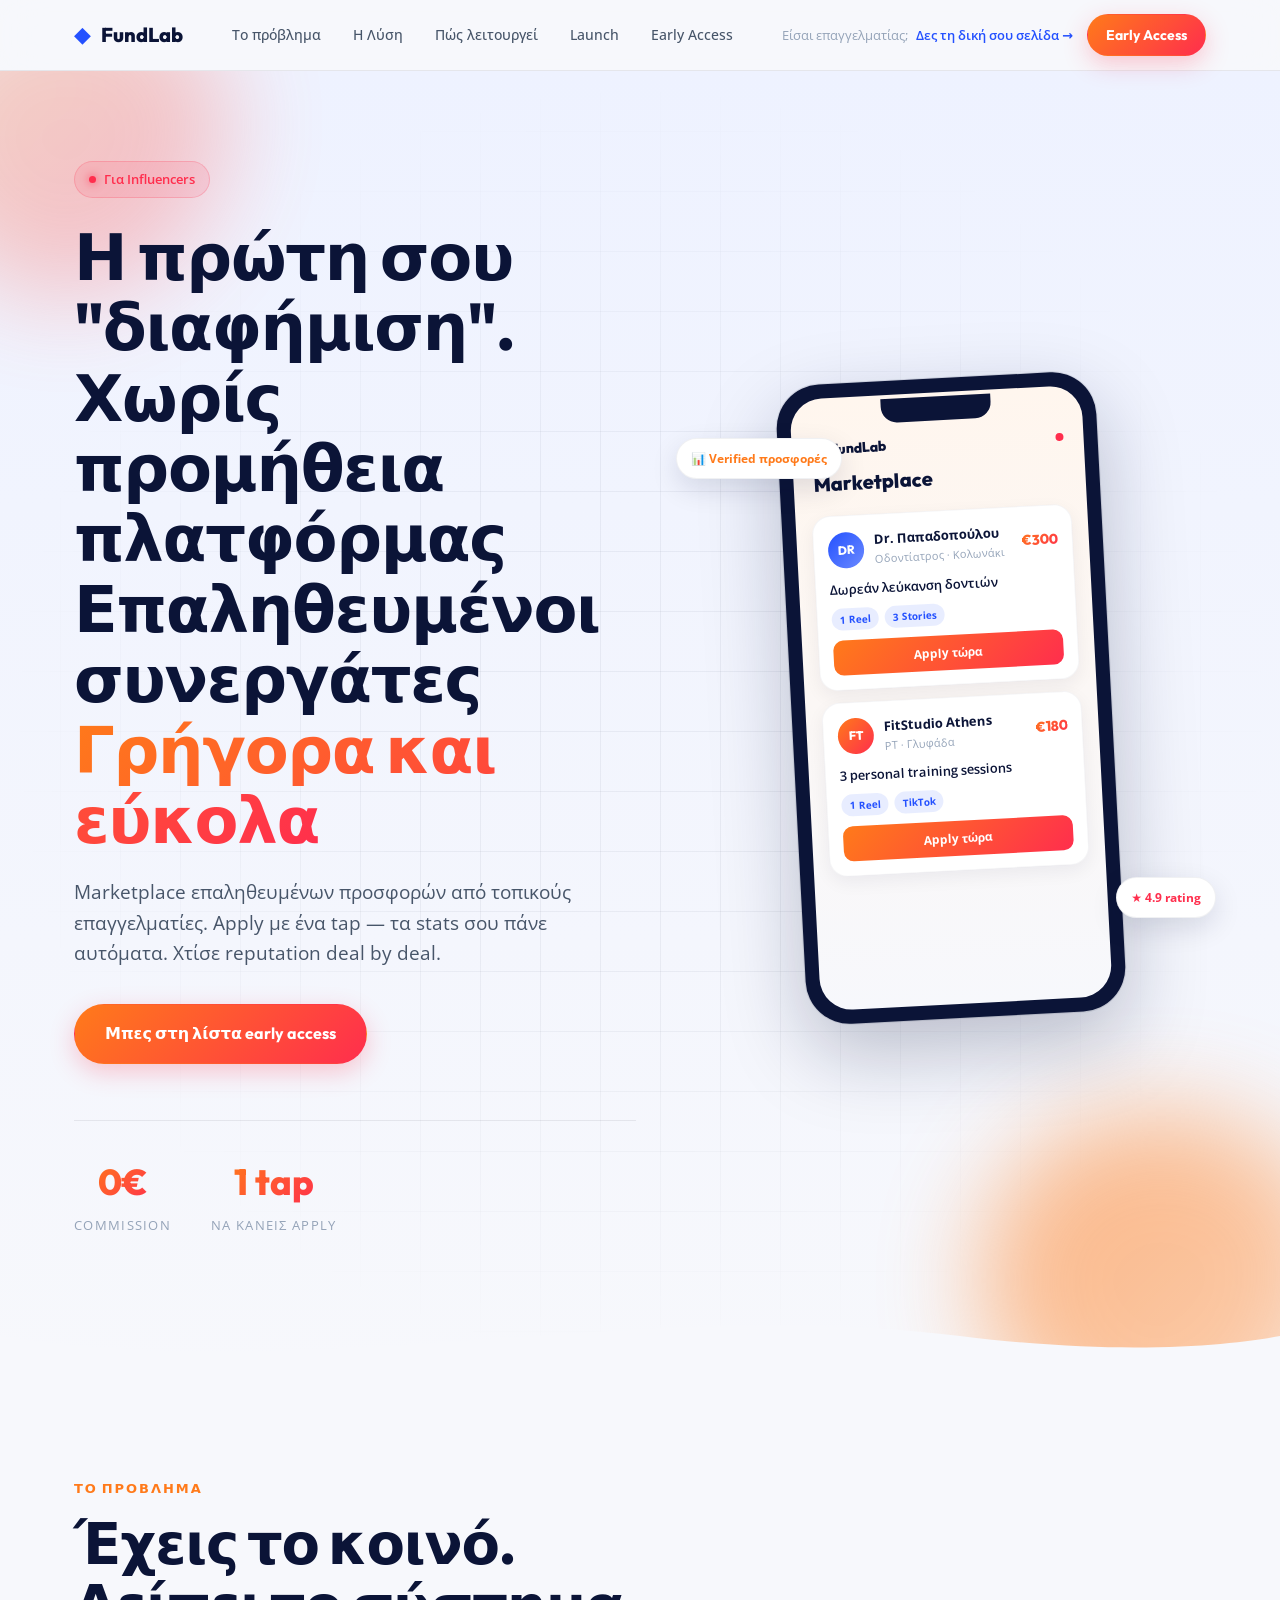
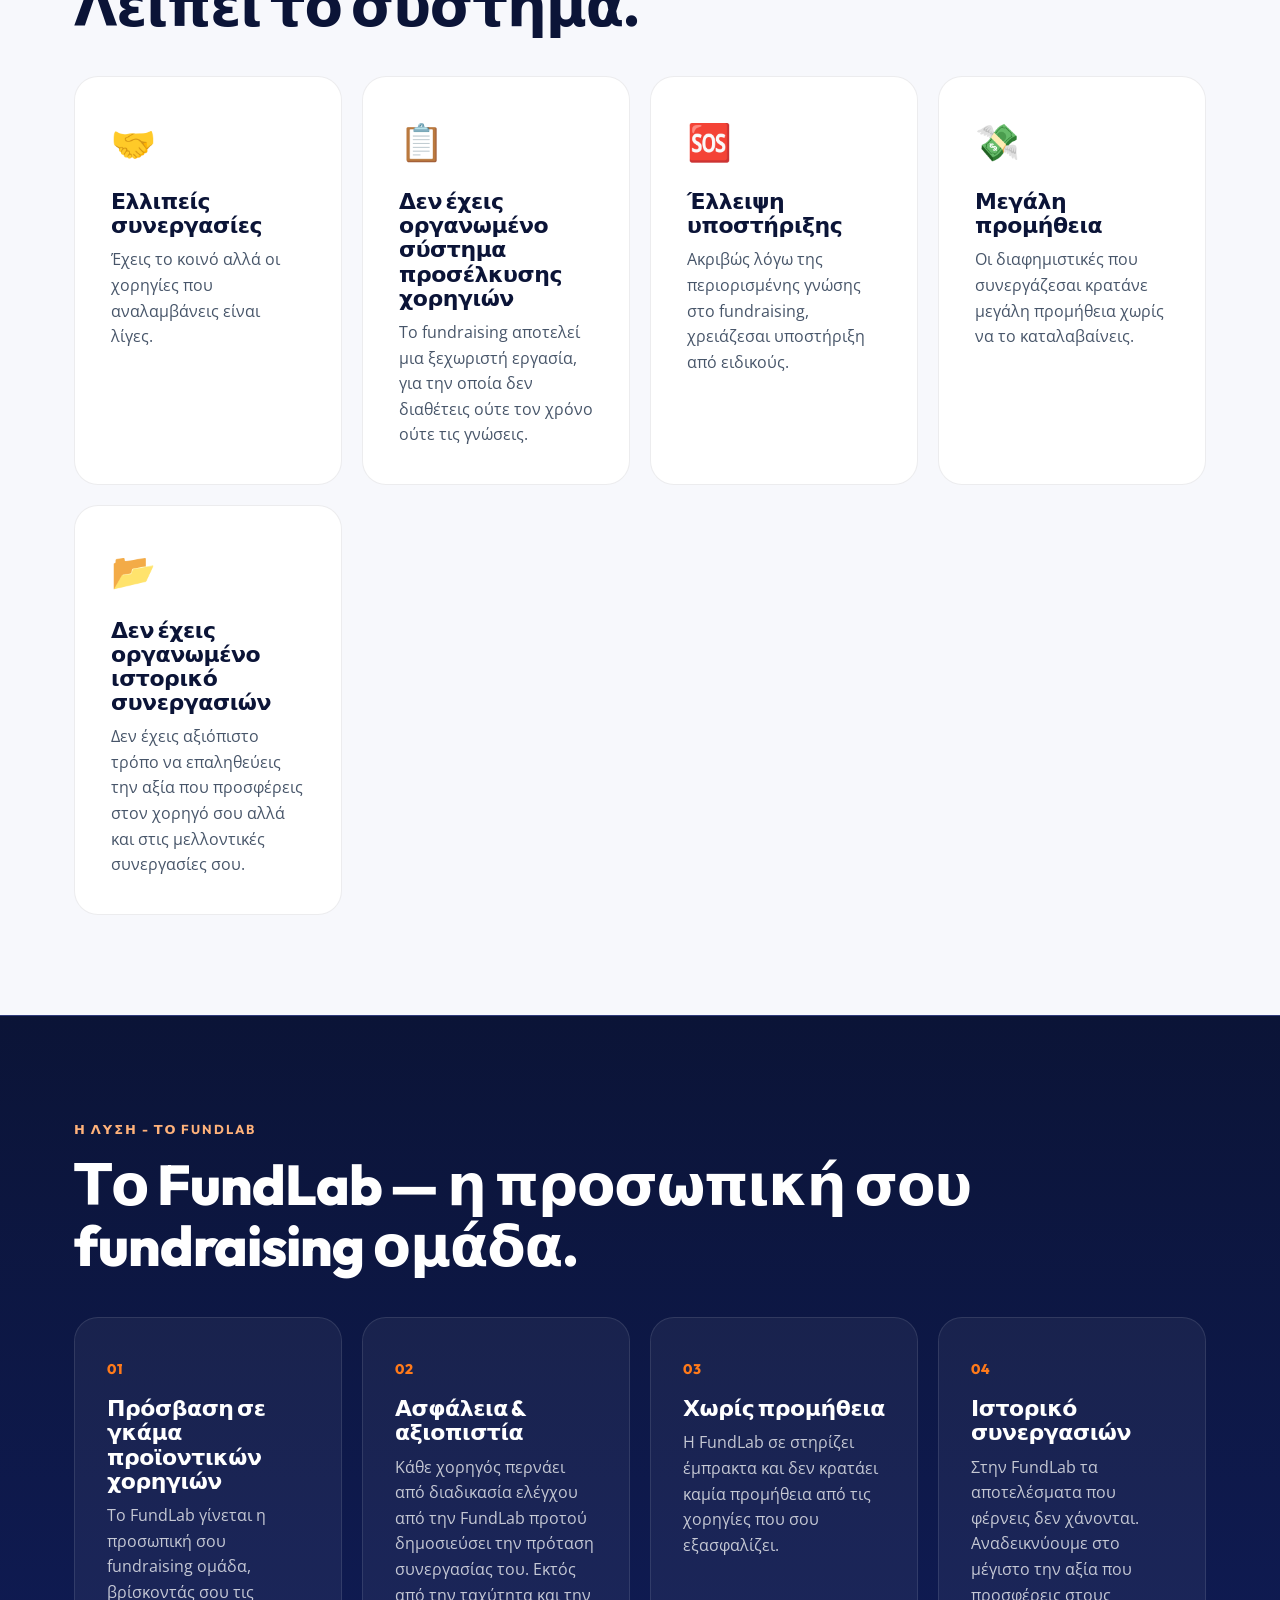
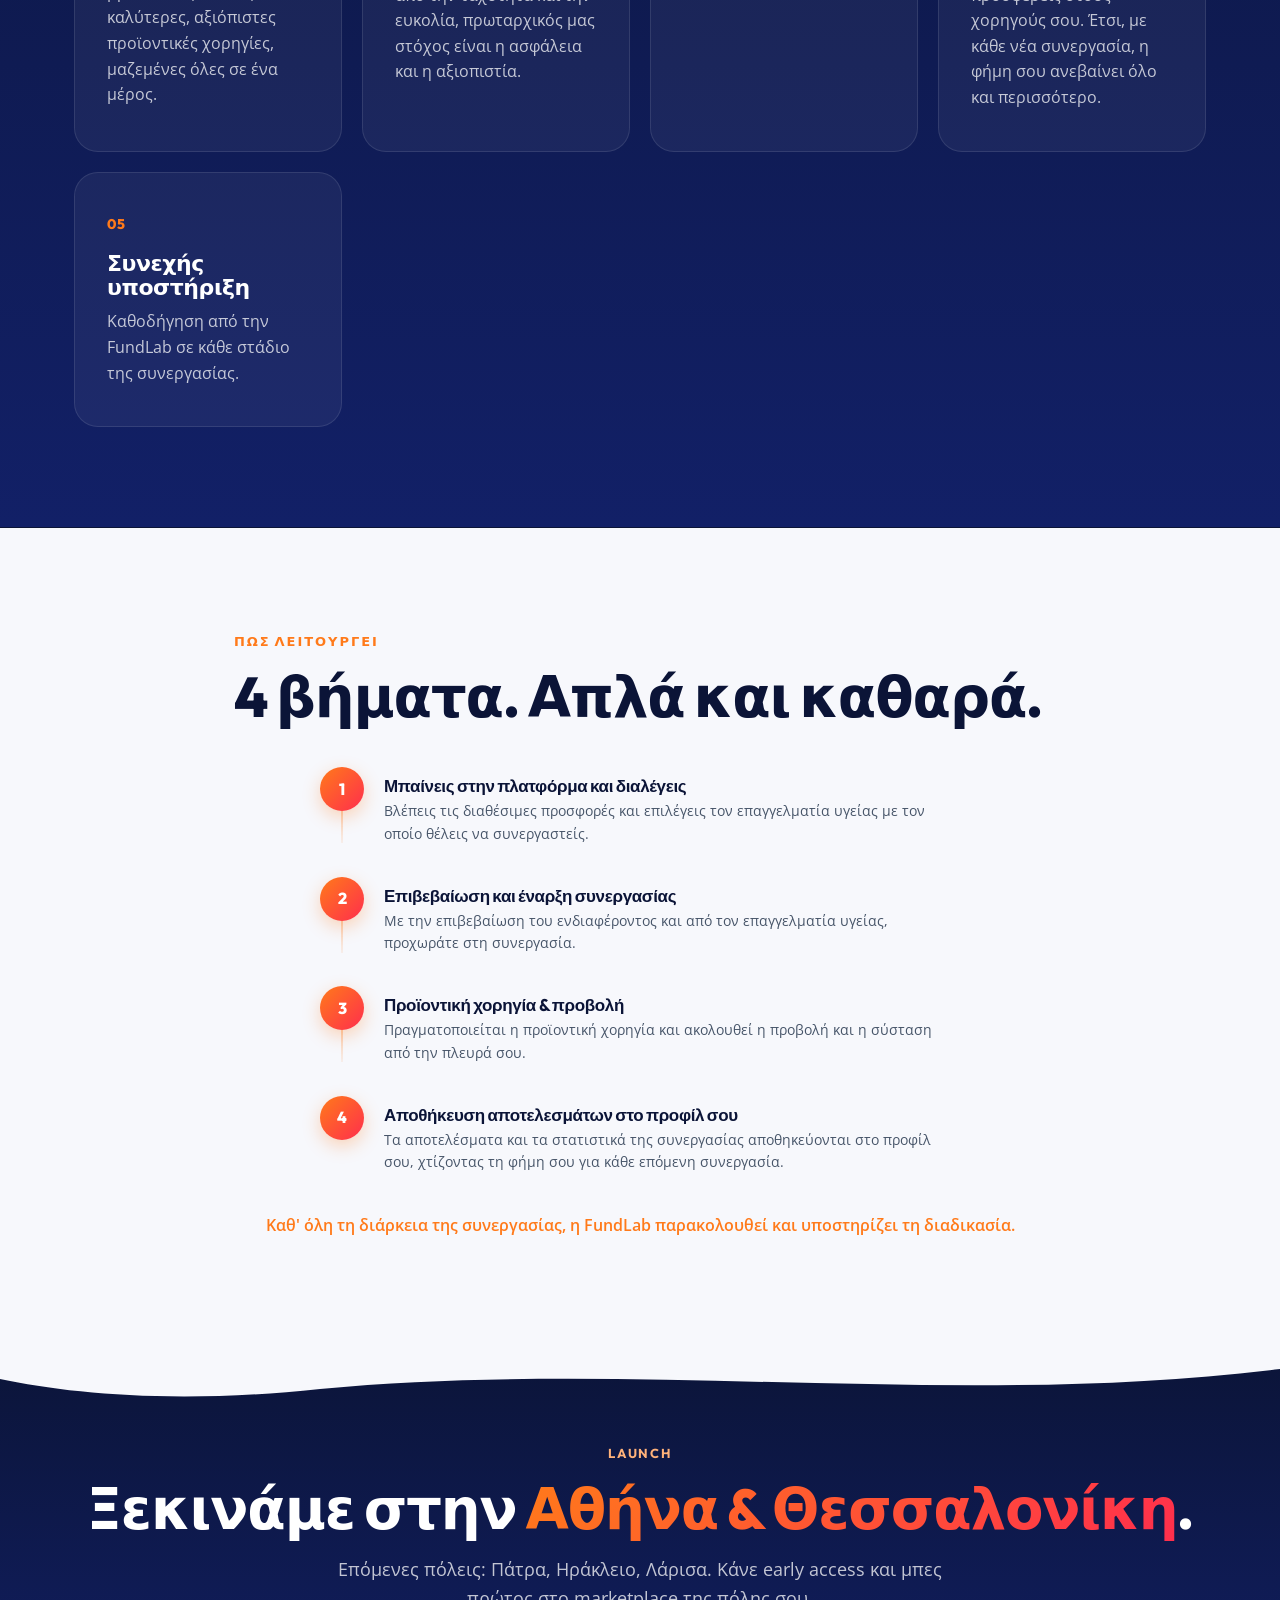
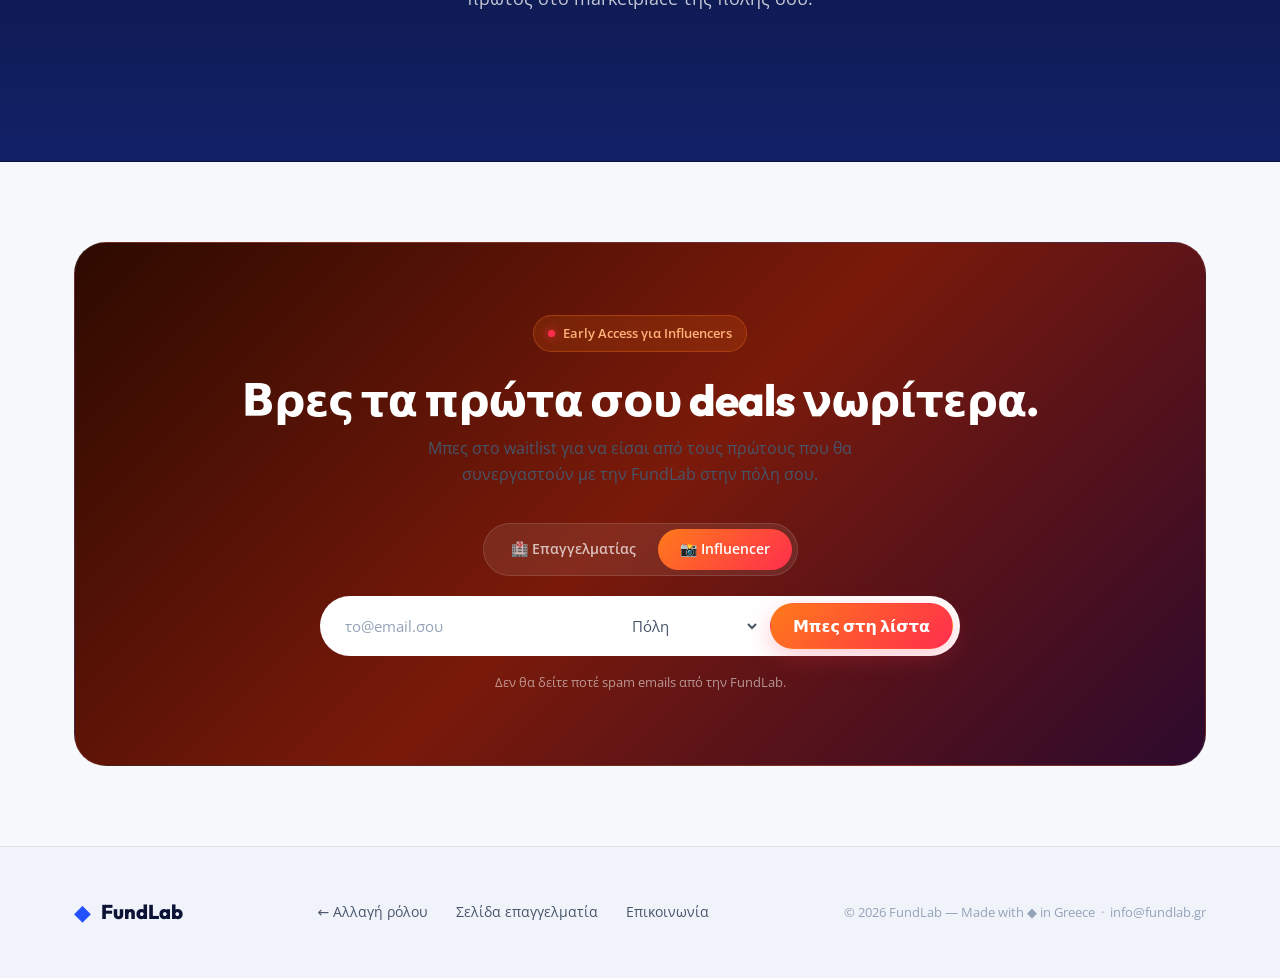
==== commit ed48952e: "v1" ====
--- a/index-influencer.html
+++ b/index-influencer.html
@@ -124,11 +124,11 @@
         <span class="brand-name">FundLab</span>
       </a>
       <nav class="nav-links">
+        <a href="#problem">Το πρόβλημα</a>
+        <a href="#solution">Η Λύση</a>
         <a href="#how">Πώς λειτουργεί</a>
-        <a href="#benefits">Τι κερδίζεις</a>
-        <a href="#trust">Ασφάλεια</a>
-        <a href="#faq">FAQ</a>
-        <a href="dashboard-influencer.html" style="color:var(--brand);font-weight:700;">Dashboard →</a>
+        <a href="#markets">Launch</a>
+        <a href="#cta">Early Access</a>
       </nav>
       <div style="display:flex;align-items:center;gap:14px;">
         <span class="role-switch">Είσαι επαγγελματίας; <a href="index-professional.html">Δες τη δική σου σελίδα →</a></span>
@@ -154,23 +154,23 @@
       <div class="hero-text">
         <span class="badge inf-badge">
           <span class="dot"></span>
-          Για creators 5K–500K followers
+          Για Influencers
         </span>
         <h1 class="hero-title">
-          Κέρδισε πραγματικές υπηρεσίες<br/>
-          κάνοντας αυτό που <span class="grad-warm">ήδη κάνεις.</span>
+          Η πρώτη σου "διαφήμιση".<br/>
+          Χωρίς προμήθεια πλατφόρμας <br/> Επαληθευμένοι συνεργάτες
+ 
+ <span class="grad-warm">Γρήγορα και εύκολα</span>
         </h1>
         <p class="hero-sub">
           Marketplace επαληθευμένων προσφορών από τοπικούς επαγγελματίες. Apply με ένα tap — τα stats σου πάνε αυτόματα. Χτίσε reputation deal by deal.
         </p>
         <div class="hero-actions">
           <a href="#cta" class="btn btn-warm btn-lg">Μπες στη λίστα early access</a>
-          <a href="dashboard-influencer.html" class="btn btn-ghost btn-lg">Δες το dashboard →</a>
         </div>
         <div class="hero-stats">
           <div class="stat"><strong>0€</strong><span>commission</span></div>
           <div class="stat"><strong>1 tap</strong><span>να κάνεις apply</span></div>
-          <div class="stat"><strong>auto</strong><span>media kit</span></div>
         </div>
       </div>
 
@@ -230,48 +230,67 @@
   <section class="section" id="problem">
     <div class="container">
       <span class="eyebrow" style="color:#ff7a1a;">Το πρόβλημα</span>
-      <h2 class="section-title">Ευκαιρίες υπάρχουν.<br/>Δομή δεν υπάρχει.</h2>
-      <div class="grid-2">
+      <h2 class="section-title">Έχεις το κοινό.<br/>Λείπει το σύστημα.</h2>
+      <div style="display:grid;grid-template-columns:repeat(auto-fit,minmax(260px,1fr));gap:20px;margin-top:40px;">
         <div class="card">
-          <div class="card-icon">😤</div>
-          <h3>Deals χωρίς προστασία</h3>
-          <p>Συμφωνείς με έναν επαγγελματία, ανεβάζεις content — και μετά; Κανένα συμβόλαιο, καμία λογοδοτεία, καμία απόδειξη ότι έγινε η συμφωνία.</p>
+          <div class="card-icon">🤝</div>
+          <h3>Ελλιπείς συνεργασίες</h3>
+          <p>Έχεις το κοινό αλλά οι χορηγίες που αναλαμβάνεις είναι λίγες.</p>
         </div>
         <div class="card">
-          <div class="card-icon">📉</div>
-          <h3>Μηδέν reputation, μηδέν leverage</h3>
-          <p>Κάθε deal ξεκινάς από το μηδέν. Δεν υπάρχει τρόπος να αποδείξεις ότι είσαι αξιόπιστος — ούτε για τον επαγγελματία, αλλά ούτε για το επόμενο deal.</p>
+          <div class="card-icon">📋</div>
+          <h3>Δεν έχεις οργανωμένο σύστημα προσέλκυσης χορηγιών</h3>
+          <p>Το fundraising αποτελεί μια ξεχωριστή εργασία, για την οποία δεν διαθέτεις ούτε τον χρόνο ούτε τις γνώσεις.</p>
+        </div>
+        <div class="card">
+          <div class="card-icon">🆘</div>
+          <h3>Έλλειψη υποστήριξης</h3>
+          <p>Ακριβώς λόγω της περιορισμένης γνώσης στο fundraising, χρειάζεσαι υποστήριξη από ειδικούς.</p>
+        </div>
+        <div class="card">
+          <div class="card-icon">💸</div>
+          <h3>Μεγάλη προμήθεια</h3>
+          <p>Οι διαφημιστικές που συνεργάζεσαι κρατάνε μεγάλη προμήθεια χωρίς να το καταλαβαίνεις.</p>
+        </div>
+        <div class="card">
+          <div class="card-icon">📂</div>
+          <h3>Δεν έχεις οργανωμένο ιστορικό συνεργασιών</h3>
+          <p>Δεν έχεις αξιόπιστο τρόπο να επαληθεύεις την αξία που προσφέρεις στον χορηγό σου αλλά και στις μελλοντικές συνεργασίες σου.</p>
         </div>
       </div>
     </div>
   </section>
 
   <!-- SOLUTION -->
-  <section class="section section-dark has-wave-top" id="solution">
-    <svg class="wave wave-top" viewBox="0 0 1440 80" preserveAspectRatio="none" aria-hidden="true">
-      <path d="M0,0 L1440,0 L1440,30 C1080,90 720,0 360,40 C200,60 80,50 0,40 Z" fill="#f7f8fc"/>
-    </svg>
+  <section class="section section-dark" id="solution" style="border-top:1px solid rgba(255,255,255,0.12);">
     <div class="container">
-      <span class="eyebrow">Η λύση</span>
-      <h2 class="section-title">Το FundLab είναι η υποδομή<br/>που λείπει από τα deals σου.</h2>
-      <p class="section-lead">
-        Ένα marketplace όπου βρίσκεις επαληθευμένους επαγγελματίες, κάνεις apply αυτόματα, και κάθε deal χτίζει το reputation σου.
-      </p>
-      <div class="grid-3">
+      <span class="eyebrow">Η Λύση - Το FundLab </span>
+      <h2 class="section-title">Το FundLab — η προσωπική σου<br/>fundraising ομάδα.</h2>
+      <div style="display:grid;grid-template-columns:repeat(auto-fit,minmax(260px,1fr));gap:20px;margin-top:40px;">
         <div class="pillar">
           <div class="pillar-num">01</div>
-          <h3>Marketplace με αξία</h3>
-          <p>Προσφορές από γιατρούς, PTs, αισθητικούς — υπηρεσίες που θα πλήρωνες ούτως ή άλλως. Τώρα τις κερδίζεις με content.</p>
+          <h3>Πρόσβαση σε γκάμα προϊοντικών χορηγιών</h3>
+          <p>Το FundLab γίνεται η προσωπική σου fundraising ομάδα, βρίσκοντάς σου τις καλύτερες, αξιόπιστες προϊοντικές χορηγίες, μαζεμένες όλες σε ένα μέρος.</p>
         </div>
         <div class="pillar">
           <div class="pillar-num">02</div>
-          <h3>Apply σε 1 tap</h3>
-          <p>Τα stats σου τραβιούνται live από Instagram & TikTok και πάνε αυτόματα στον επαγγελματία. Μηδέν PDFs, μηδέν χειροκίνητη υποβολή.</p>
+          <h3>Ασφάλεια &amp; αξιοπιστία</h3>
+          <p>Κάθε χορηγός περνάει από διαδικασία ελέγχου από την FundLab προτού δημοσιεύσει την πρόταση συνεργασίας του. Εκτός από την ταχύτητα και την ευκολία, πρωταρχικός μας στόχος είναι η ασφάλεια και η αξιοπιστία.</p>
         </div>
         <div class="pillar">
           <div class="pillar-num">03</div>
-          <h3>Reputation που μένει</h3>
-          <p>Κάθε ολοκληρωμένο deal προσθέτει rating στο profile σου. Ένα score που σε κάνει πιο ζητούμενο στο επόμενο deal.</p>
+          <h3>Χωρίς προμήθεια</h3>
+          <p>Η FundLab σε στηρίζει έμπρακτα και δεν κρατάει καμία προμήθεια από τις χορηγίες που σου εξασφαλίζει.</p>
+        </div>
+        <div class="pillar">
+          <div class="pillar-num">04</div>
+          <h3>Ιστορικό συνεργασιών</h3>
+          <p>Στην FundLab τα αποτελέσματα που φέρνεις δεν χάνονται. Αναδεικνύουμε στο μέγιστο την αξία που προσφέρεις στους χορηγούς σου. Έτσι, με κάθε νέα συνεργασία, η φήμη σου ανεβαίνει όλο και περισσότερο.</p>
+        </div>
+        <div class="pillar">
+          <div class="pillar-num">05</div>
+          <h3>Συνεχής υποστήριξη</h3>
+          <p>Καθοδήγηση από την FundLab σε κάθε στάδιο της συνεργασίας.</p>
         </div>
       </div>
     </div>
@@ -281,190 +300,39 @@
   <section class="section" id="how">
     <div class="container" style="max-width:860px;">
       <span class="eyebrow" style="color:#ff7a1a;">Πώς λειτουργεί</span>
-      <h2 class="section-title">6 βήματα. Εντελώς αυτόματα.</h2>
+      <h2 class="section-title">4 βήματα. Απλά και καθαρά.</h2>
 
       <div class="timeline-steps">
         <div class="tl-step">
           <div class="tl-dot">1</div>
           <div class="tl-content">
-            <h4>Συνδέεις το Instagram & TikTok</h4>
-            <p>Μέσω OAuth API. Το auto-generated media kit σου είναι έτοιμο σε δευτερόλεπτα — followers, engagement, reach, niche tags. Μηδέν χειροκίνητη δουλειά.</p>
+            <h4>Μπαίνεις στην πλατφόρμα και διαλέγεις</h4>
+            <p>Βλέπεις τις διαθέσιμες προσφορές και επιλέγεις τον επαγγελματία υγείας με τον οποίο θέλεις να συνεργαστείς.</p>
           </div>
         </div>
         <div class="tl-step">
           <div class="tl-dot">2</div>
           <div class="tl-content">
-            <h4>Βλέπεις το marketplace & φιλτράρεις</h4>
-            <p>Επιλέγεις κατά niche (Beauty, Health, Fitness, Lifestyle, Food) και πόλη. Κάθε προσφορά δείχνει την υπηρεσία, την αξία σε €, και τι ζητάει σε αντάλλαγμα.</p>
+            <h4>Επιβεβαίωση και έναρξη συνεργασίας</h4>
+            <p>Με την επιβεβαίωση του ενδιαφέροντος και από τον επαγγελματία υγείας, προχωράτε στη συνεργασία.</p>
           </div>
         </div>
         <div class="tl-step">
           <div class="tl-dot">3</div>
           <div class="tl-content">
-            <h4>Apply με ένα tap</h4>
-            <p>Τα stats σου στέλνονται αυτόματα. Ο επαγγελματίας βλέπει το profile σου, επαληθευμένα. Καμία φασαρία, καμία αδιαφανής διαδικασία.</p>
+            <h4>Προϊοντική χορηγία &amp; προβολή</h4>
+            <p>Πραγματοποιείται η προϊοντική χορηγία και ακολουθεί η προβολή και η σύσταση από την πλευρά σου.</p>
           </div>
         </div>
         <div class="tl-step">
           <div class="tl-dot">4</div>
           <div class="tl-content">
-            <h4>Match & κλείσιμο ραντεβού</h4>
-            <p>Αν επιλεχτείς, in-app chat για να κλείσετε ραντεβού. Όλα timestamped. Ο επαγγελματίας έχει λόγο να σεβαστεί τη συμφωνία — και εσύ επίσης.</p>
-          </div>
-        </div>
-        <div class="tl-step">
-          <div class="tl-dot">5</div>
-          <div class="tl-content">
-            <h4>Υπηρεσία & content σε 48h</h4>
-            <p>Check-in στο ραντεβού. Παραλαμβάνεις την υπηρεσία. Ανεβάζεις το content και το σύστημα επαληθεύει αυτόματα το link του post.</p>
-          </div>
-        </div>
-        <div class="tl-step">
-          <div class="tl-dot">6</div>
-          <div class="tl-content">
-            <h4>Αμοιβαίο rating</h4>
-            <p>Δίνεις και παίρνεις rating. Το reputation σου ανεβαίνει. Στο επόμενο deal έχεις ήδη αποδείξει ότι αξίζεις τη θέση σου στο marketplace.</p>
-          </div>
-        </div>
-      </div>
-    </div>
-  </section>
-
-  <!-- BENEFITS -->
-  <section class="section section-dark has-wave-top" id="benefits">
-    <svg class="wave wave-top" viewBox="0 0 1440 80" preserveAspectRatio="none" aria-hidden="true">
-      <path d="M0,0 L1440,0 L1440,40 C1080,80 720,10 360,50 C200,70 80,55 0,30 Z" fill="#f7f8fc"/>
-    </svg>
-    <div class="container">
-      <span class="eyebrow">Τι κερδίζεις</span>
-      <h2 class="section-title">Αξία σε κάθε deal.</h2>
-      <p class="section-lead">Δεν είναι μόνο η υπηρεσία που κερδίζεις — είναι ο τρόπος που εξελίσσεσαι σαν creator.</p>
-
-      <div class="perk-row">
-        <div class="perk">
-          <div class="perk-ico">🦷</div>
-          <div>
-            <h4>Υπηρεσίες αξίας €150–€500</h4>
-            <p>Λεύκανση, personal training, διαιτολόγος, αισθητική — πράγματα που θα πλήρωνες ούτως ή άλλως.</p>
-          </div>
-        </div>
-        <div class="perk">
-          <div class="perk-ico">📊</div>
-          <div>
-            <h4>Auto-generated media kit</h4>
-            <p>Live stats, niche tags, reputation score — πάντα ενημερωμένο, πάντα έτοιμο να μοιραστείς.</p>
-          </div>
-        </div>
-        <div class="perk">
-          <div class="perk-ico">⭐</div>
-          <div>
-            <h4>Reputation score</h4>
-            <p>Ένα score που χτίζεται από ratings επαγγελματιών. Ανοίγει πόρτες σε καλύτερα deals.</p>
-          </div>
-        </div>
-        <div class="perk">
-          <div class="perk-ico">🛡</div>
-          <div>
-            <h4>Προστασία συμφωνίας</h4>
-            <p>Αν ο επαγγελματίας δεν τηρήσει τη συμφωνία, υπάρχει dispute flow και strike system.</p>
-          </div>
-        </div>
-        <div class="perk">
-          <div class="perk-ico">📍</div>
-          <div>
-            <h4>Τοπικά deals, πραγματικοί άνθρωποι</h4>
-            <p>Αθήνα, Θεσσαλονίκη, και επόμενες πόλεις. Deals κοντά σου, με επαγγελματίες που ξέρεις.</p>
-          </div>
-        </div>
-        <div class="perk">
-          <div class="perk-ico">📸</div>
-          <div>
-            <h4>Content που σε αντιπροσωπεύει</h4>
-            <p>Φυσικό content — υπηρεσίες που χρησιμοποιείς στη ζωή σου. Ό,τι πιο authentic υπάρχει.</p>
-          </div>
-        </div>
-      </div>
-
-      <div style="margin-top:48px;">
-        <p style="color:rgba(255,255,255,0.65);font-size:14px;margin-bottom:16px;text-transform:uppercase;letter-spacing:0.1em;font-weight:700;">Niches στο marketplace</p>
-        <div class="niche-tags">
-          <span class="niche-tag">🌸 Beauty</span>
-          <span class="niche-tag">💪 Fitness</span>
-          <span class="niche-tag">🥗 Nutrition</span>
-          <span class="niche-tag">✨ Wellness</span>
-          <span class="niche-tag">🍽 Food</span>
-          <span class="niche-tag">👗 Lifestyle</span>
-          <span class="niche-tag">🦷 Dental</span>
-          <span class="niche-tag">🏃 Sports</span>
-        </div>
-      </div>
-    </div>
-  </section>
-
-  <!-- TRUST -->
-  <section class="section" id="trust">
-    <div class="container">
-      <div class="trust-grid">
-        <div>
-          <span class="eyebrow" style="color:#ff7a1a;">Ασφάλεια</span>
-          <h2 class="section-title">Οι επαγγελματίες<br/>λογοδοτούν επίσης.</h2>
-          <p class="section-lead">Δεν είσαι εσύ μόνο που αξιολογείται. Κάθε επαγγελματίας στο FundLab έχει verified profile, ιστορικό deals, και δημόσιο score.</p>
-          <div class="trust-mini">
-            <div class="trust-card">
-              <div class="trust-ico" style="background:linear-gradient(135deg,#ff7a1a,#ff2e4d);">✓</div>
-              <h4>Verified επαγγελματίες</h4>
-              <p>Εγγεγραμμένοι με επαγγελματικό ΑΦΜ & τοποθεσία</p>
-            </div>
-            <div class="trust-card">
-              <div class="trust-ico" style="background:linear-gradient(135deg,#ff7a1a,#ff2e4d);">★</div>
-              <h4>Public reputation</h4>
-              <p>Score & reviews από άλλους influencers</p>
-            </div>
-            <div class="trust-card">
-              <div class="trust-ico" style="background:linear-gradient(135deg,#ff7a1a,#ff2e4d);">⚠</div>
-              <h4>Strike system</h4>
-              <p>Επαγγελματίας που ακυρώνει παίρνει strike</p>
-            </div>
-            <div class="trust-card">
-              <div class="trust-ico" style="background:linear-gradient(135deg,#ff7a1a,#ff2e4d);">⚖</div>
-              <h4>Dispute flow</h4>
-              <p>Αν κάτι πάει στραβά, έχεις που να απευθυνθείς</p>
-            </div>
-          </div>
-        </div>
-
-        <div class="kit-wrap" aria-hidden="true">
-          <div class="kit-card">
-            <div class="kit-cover" style="background:linear-gradient(135deg,#ff7a1a,#ff2e4d);"></div>
-            <div class="kit-avatar">MK</div>
-            <div class="kit-body">
-              <div class="kit-name">Μαρία Κωνσταντίνου</div>
-              <div class="kit-handle">@maria.k · Αθήνα</div>
-              <div class="kit-tags">
-                <span class="tag" style="background:rgba(255,122,26,0.10);color:#ff7a1a;">Beauty</span>
-                <span class="tag" style="background:rgba(255,122,26,0.10);color:#ff7a1a;">Lifestyle</span>
-                <span class="tag" style="background:rgba(255,122,26,0.10);color:#ff7a1a;">Wellness</span>
-              </div>
-              <div class="kit-stats">
-                <div class="kit-stat"><strong style="color:#ff7a1a;">48.2K</strong><span>Followers</span></div>
-                <div class="kit-stat"><strong style="color:#ff7a1a;">5.8%</strong><span>Engagement</span></div>
-                <div class="kit-stat"><strong style="color:#ff7a1a;">12.4K</strong><span>Reach</span></div>
-              </div>
-              <div class="kit-row">
-                <span class="kit-label">Rating</span>
-                <span class="kit-stars">★★★★★ <small>4.9</small></span>
-              </div>
-              <div class="kit-row">
-                <span class="kit-label">Deals</span>
-                <span class="kit-pill" style="background:rgba(255,122,26,0.10);color:#ff7a1a;">14 ολοκληρωμένα</span>
-              </div>
-              <div class="kit-verified" style="background:linear-gradient(135deg,#ff7a1a,#ff2e4d);">✓ Auto-generated Media Kit</div>
-            </div>
-          </div>
-          <div class="float-pill kit-pill-1" style="color:#ff7a1a;">📈 Live stats</div>
-          <div class="float-pill kit-pill-2" style="color:#ff2e4d;">🔒 Protected deal</div>
-        </div>
-      </div>
+            <h4>Αποθήκευση αποτελεσμάτων στο προφίλ σου</h4>
+            <p>Τα αποτελέσματα και τα στατιστικά της συνεργασίας αποθηκεύονται στο προφίλ σου, χτίζοντας τη φήμη σου για κάθε επόμενη συνεργασία.</p>
+          </div>
+        </div>
+      </div>
+      <p style="margin-top:40px;text-align:center;font-size:16px;font-weight:600;color:#ff7a1a;">Καθ' όλη τη διάρκεια της συνεργασίας, η FundLab παρακολουθεί και υποστηρίζει τη διαδικασία.</p>
     </div>
   </section>
 
@@ -485,10 +353,10 @@
     <div class="container">
       <div class="cta-card" style="background:linear-gradient(135deg,#2d0a00 0%,#7a1a0a 50%,#2d0a2d 100%);">
         <span class="badge badge-light" style="background:rgba(255,122,26,0.15);border-color:rgba(255,122,26,0.30);color:#ffb27a;">
-          <span class="dot"></span> Early Access για Creators
+          <span class="dot"></span> Early Access για Influencers
         </span>
         <h2>Βρες τα πρώτα σου deals νωρίτερα.</h2>
-        <p>Μπες στη λίστα και θα είσαι από τους πρώτους influencers στο marketplace όταν ανοίξει η πόλη σου.</p>
+        <p>Μπες στο waitlist για να είσαι από τους πρώτους που θα συνεργαστούν με την FundLab στην πόλη σου.</p>
 
         <form id="early-form" class="form" novalidate>
           <div class="role-toggle">
@@ -515,33 +383,21 @@
             </select>
             <button type="submit" class="btn btn-warm">Μπες στη λίστα</button>
           </div>
-          <p class="form-fine">Δεν στέλνουμε spam. Μόνο ένα email όταν ανοίγει η πλατφόρμα.</p>
+          <p class="form-fine">Δεν θα δείτε ποτέ spam emails από την FundLab.</p>
         </form>
 
         <div id="form-success" class="form-success" hidden>
           <div class="check" style="background:linear-gradient(135deg,#ff7a1a,#ff2e4d);">✓</div>
           <h3>Είσαι μέσα!</h3>
           <p>Θα σου στείλουμε email μόλις ανοίξει η πόλη σου. Ευχαριστούμε που πιστεύεις στο FundLab.</p>
-        </div>
-      </div>
-    </div>
-  </section>
-
-  <!-- FAQ -->
-  <section class="section" id="faq">
-    <div class="container">
-      <span class="eyebrow" style="color:#ff7a1a;">Συχνές ερωτήσεις</span>
-      <h2 class="section-title">FAQ για Influencers</h2>
-      <div class="faq">
-        <details><summary>Χρειάζομαι minimum followers;</summary><p>Ναι, το κατώτατο όριο είναι 5.000 followers σε Instagram ή TikTok. Πάνω από 500K; Επικοινώνησε μαζί μας για special onboarding.</p></details>
-        <details><summary>Πώς επαληθεύονται τα stats μου;</summary><p>Μέσω OAuth API της Instagram και TikTok. Συνδέεις τον λογαριασμό σου μία φορά και τα νούμερα τραβιούνται live. Δεν χρειάζεται να ανεβάσεις τίποτα χειροκίνητα.</p></details>
-        <details><summary>Τι content ζητάνε οι επαγγελματίες;</summary><p>Κάθε προσφορά ορίζει ακριβώς τι ζητάει: π.χ. «1 Reel + 3 Stories». Συμφωνείς πριν κάνεις apply. Δεν υπάρχουν εκπλήξεις μετά.</p></details>
-        <details><summary>Τι γίνεται αν ο επαγγελματίας ακυρώσει;</summary><p>Παίρνει strike. Αν ακυρώσει 3 φορές, αποβάλλεται. Εσύ ειδοποιείσαι άμεσα και το slot γυρνάει στο marketplace ως νέα θέση.</p></details>
-        <details><summary>Μπορώ να κάνω deals σε πολλές πόλεις;</summary><p>Ναι, αλλά κάθε deal απαιτεί φυσική παρουσία για το ραντεβού. Το marketplace φιλτράρει αυτόματα κατά πόλη.</p></details>
-        <details><summary>Είναι δωρεάν για πάντα;</summary><p>Η είσοδος και η χρήση της πλατφόρμας είναι δωρεάν. Δεν υπάρχει commission από deals. Αν αλλάξει κάτι, θα σε ενημερώσουμε πριν.</p></details>
-      </div>
-    </div>
-  </section>
+          <p>Για οποιαδήποτε απορία, επικοινώνησε μαζί μας στο info@fundlab.gr</p>
+
+        </div>
+      </div>
+    </div>
+  </section>
+
+ 
 
   <!-- FOOTER -->
   <footer class="footer">
@@ -553,10 +409,9 @@
       <div class="footer-links">
         <a href="index.html">← Αλλαγή ρόλου</a>
         <a href="index-professional.html">Σελίδα επαγγελματία</a>
-        <a href="#faq">FAQ</a>
         <a href="mailto:hello@fundlab.gr">Επικοινωνία</a>
       </div>
-      <div class="footer-copy">© 2026 FundLab — Made with ◆ in Greece</div>
+      <div class="footer-copy">© 2026 FundLab — Made with ◆ in Greece &nbsp;·&nbsp; <a href="mailto:info@fundlab.gr" style="color:inherit;">info@fundlab.gr</a></div>
     </div>
   </footer>
 
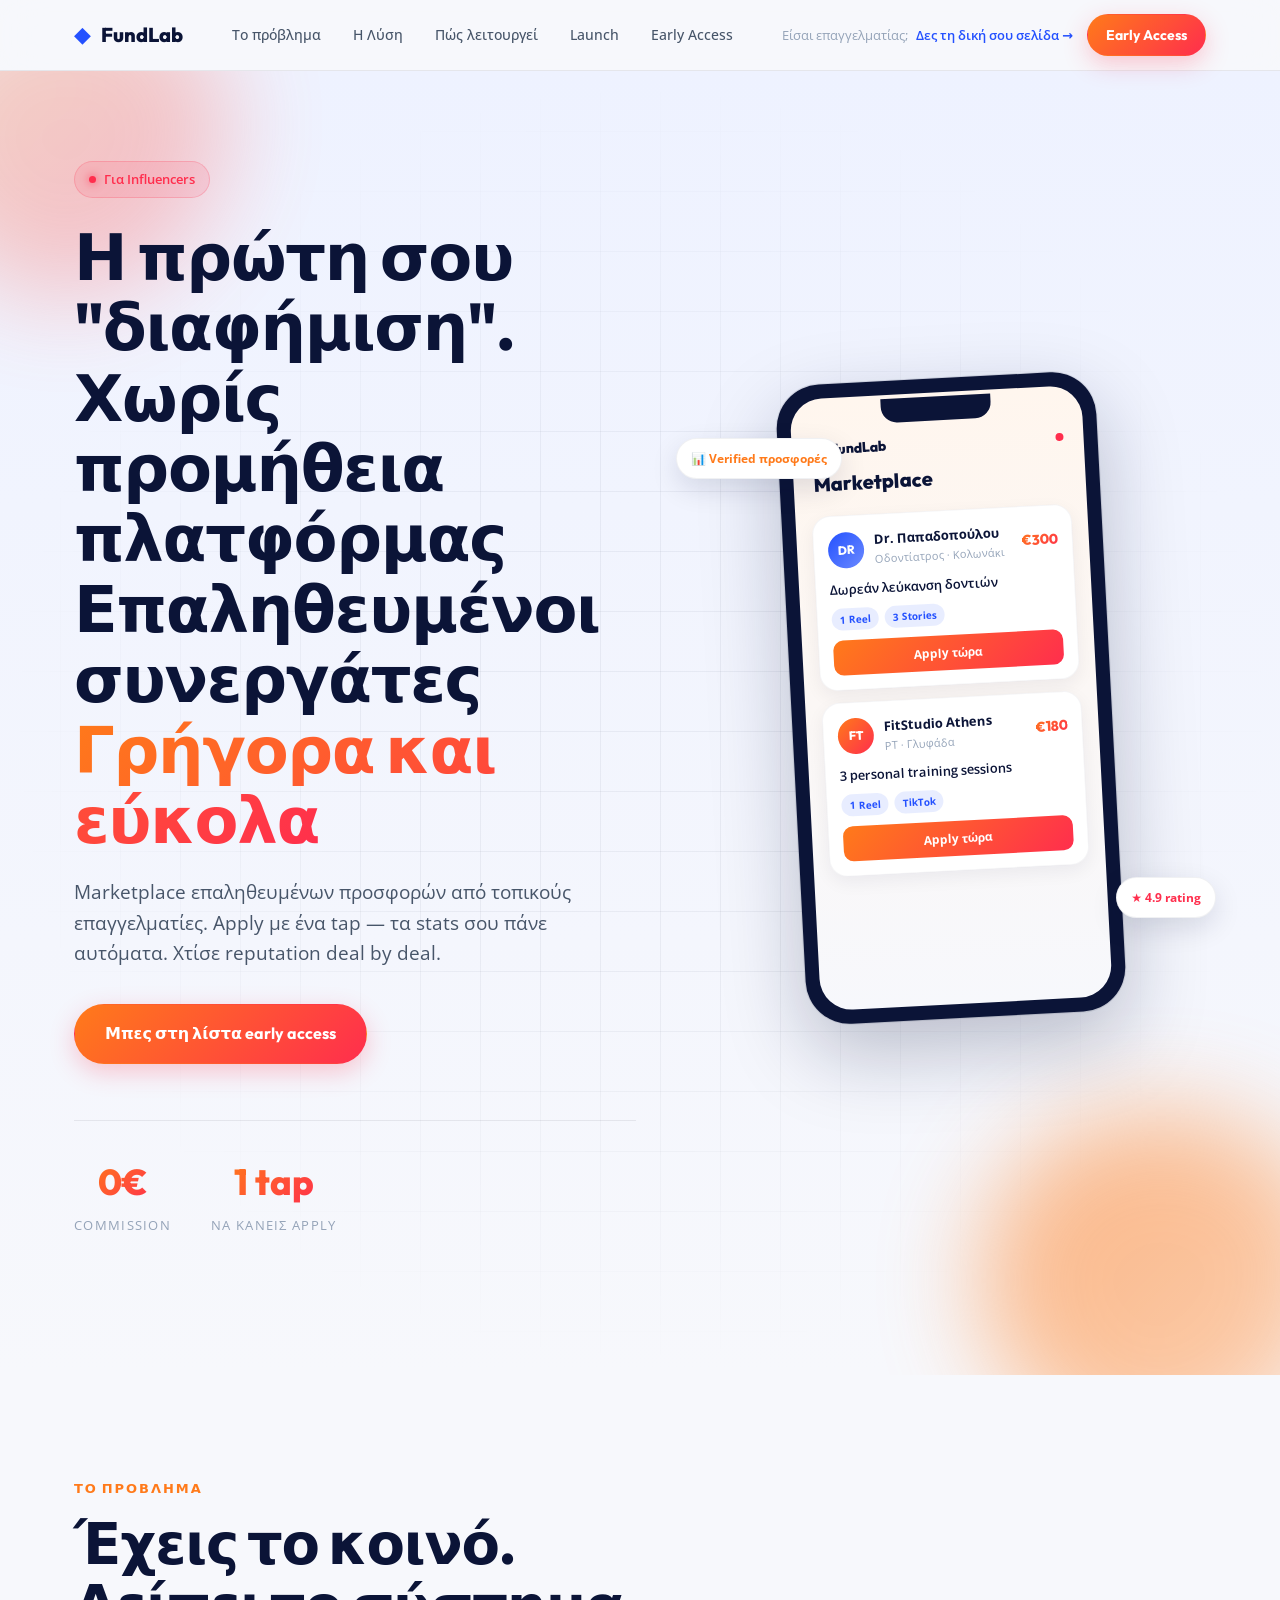
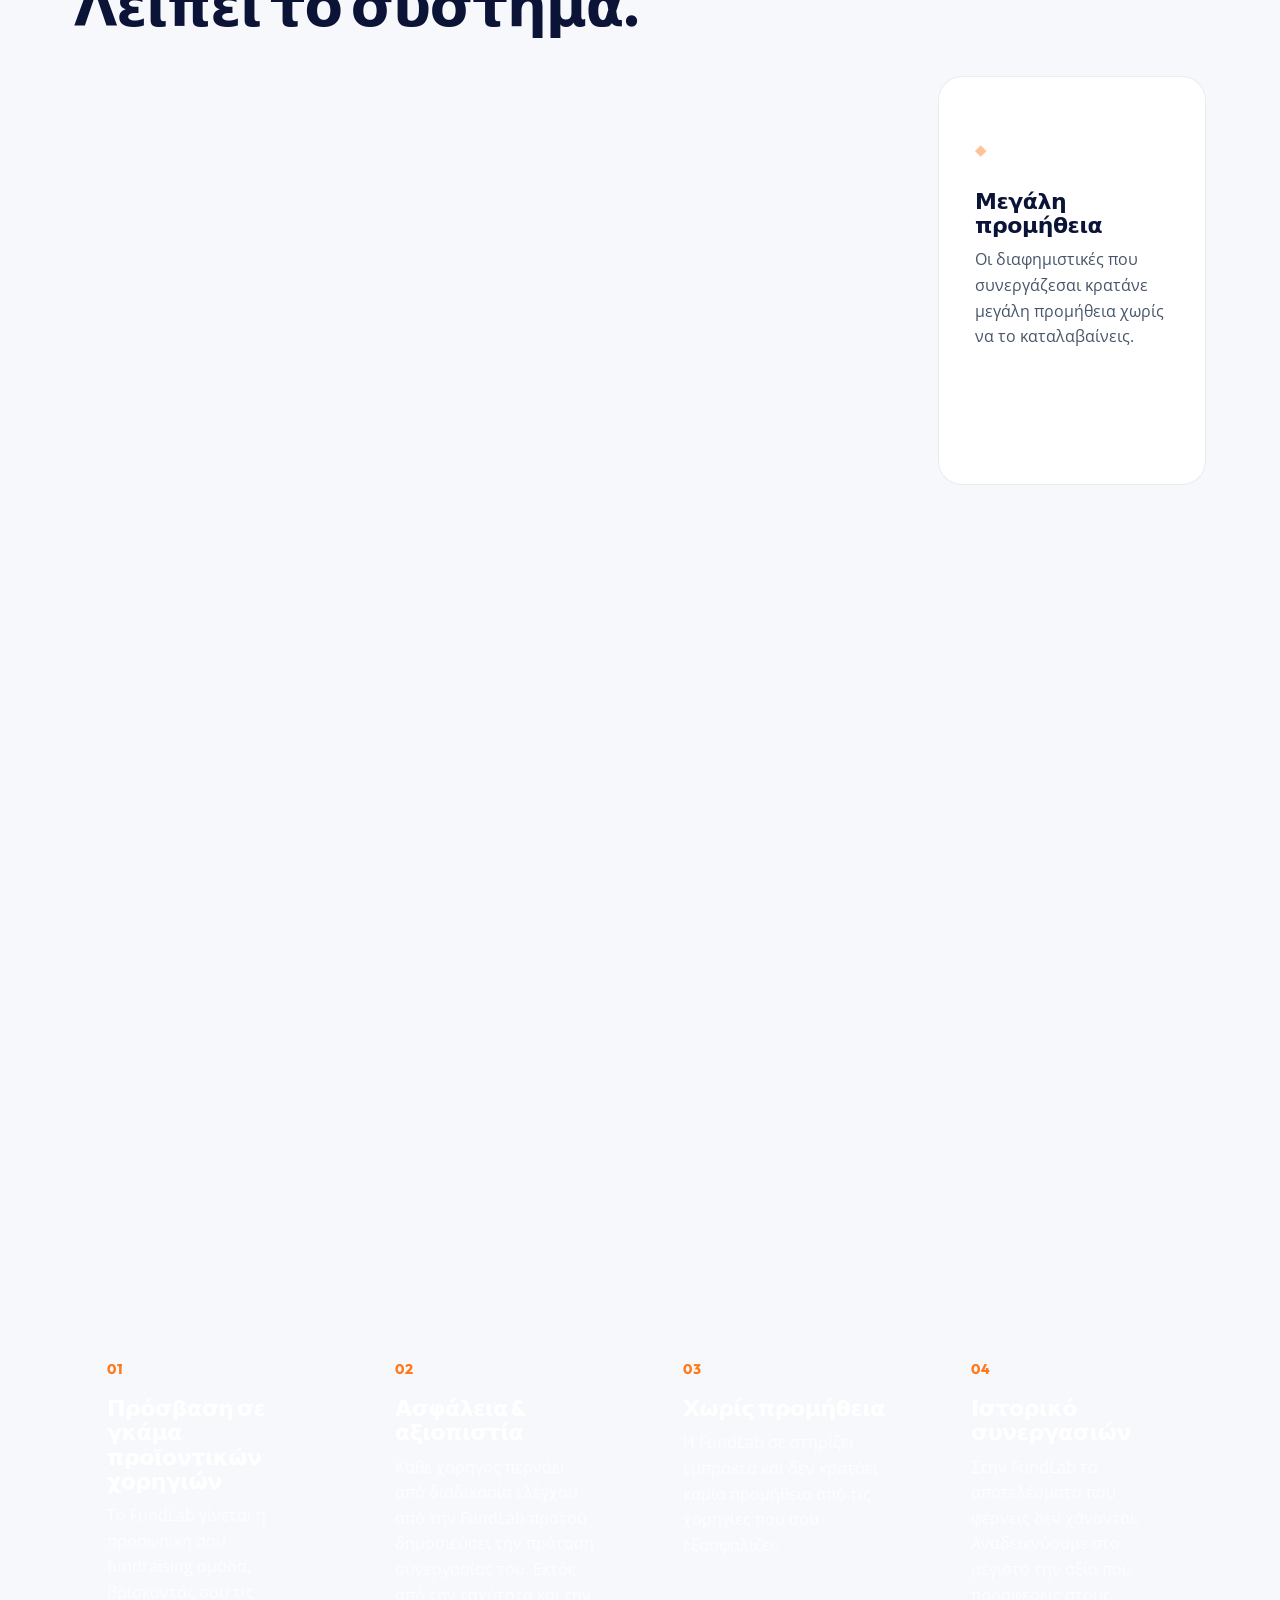
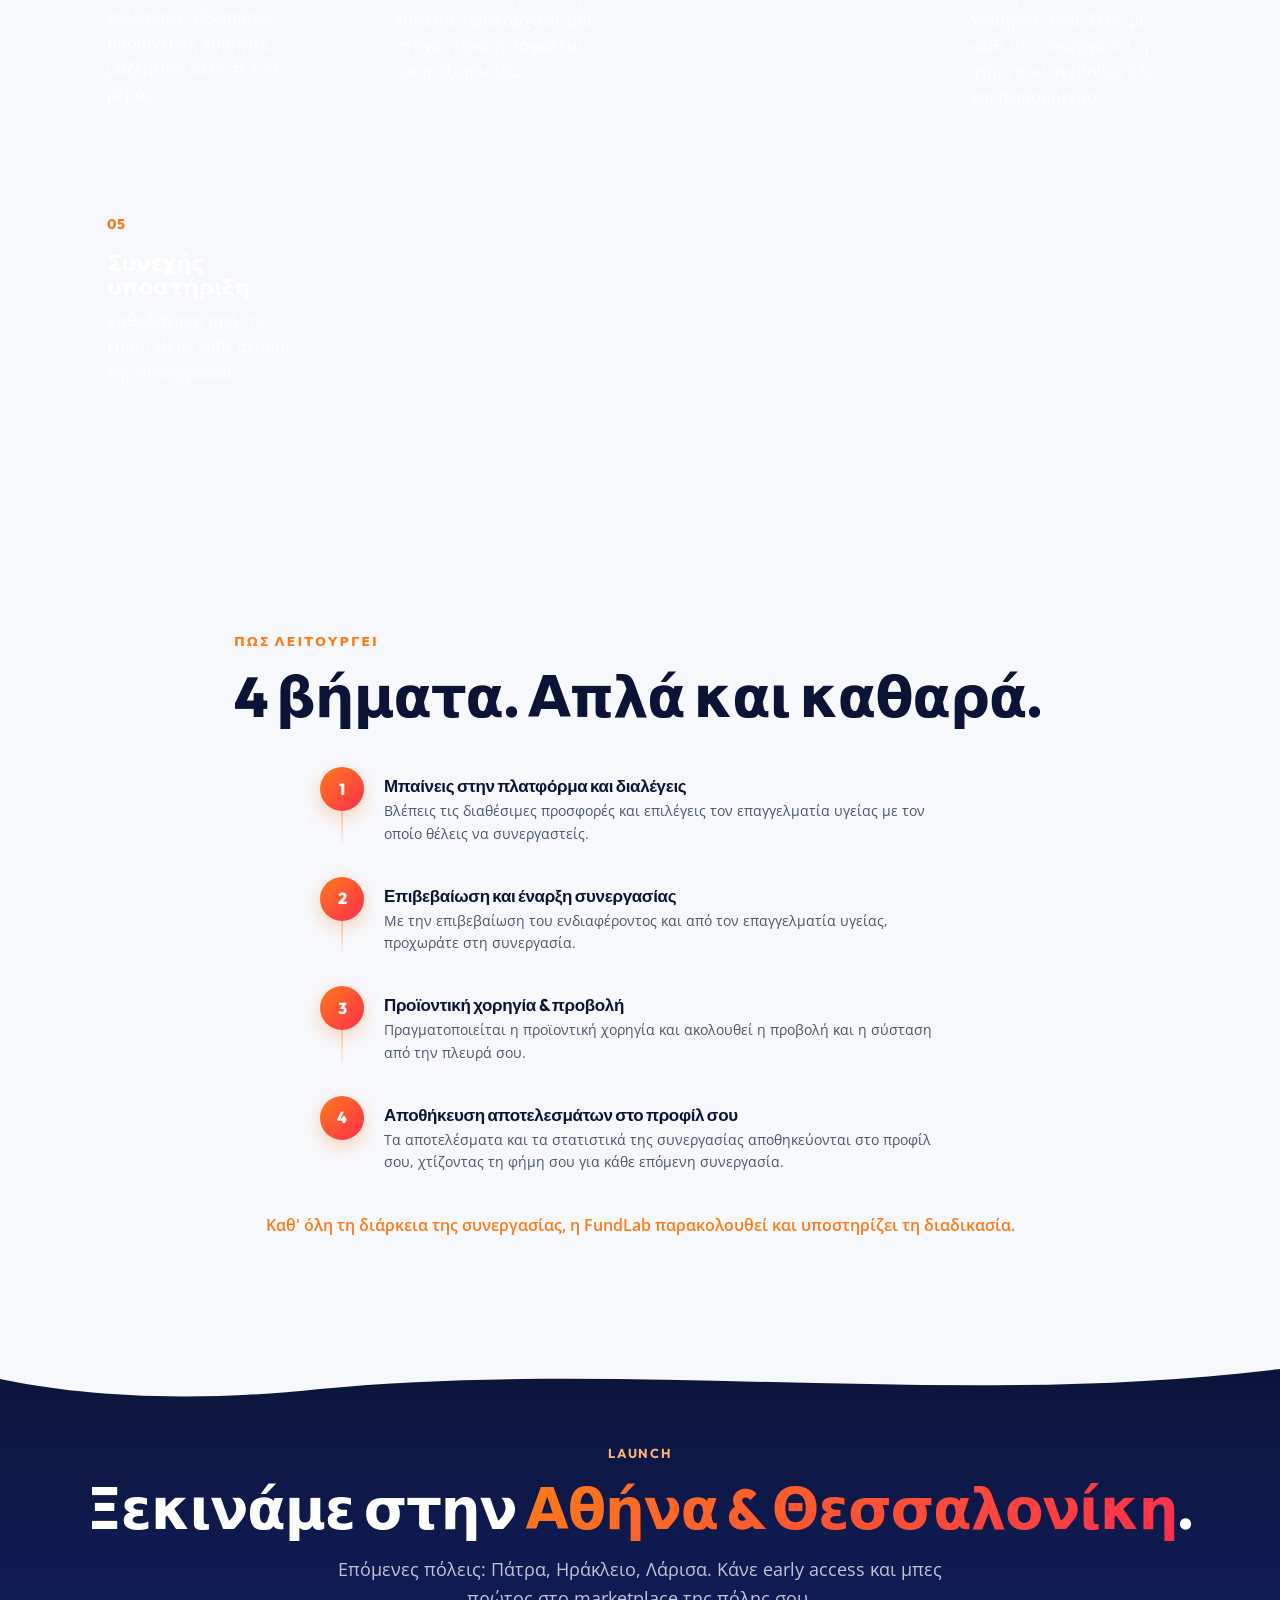
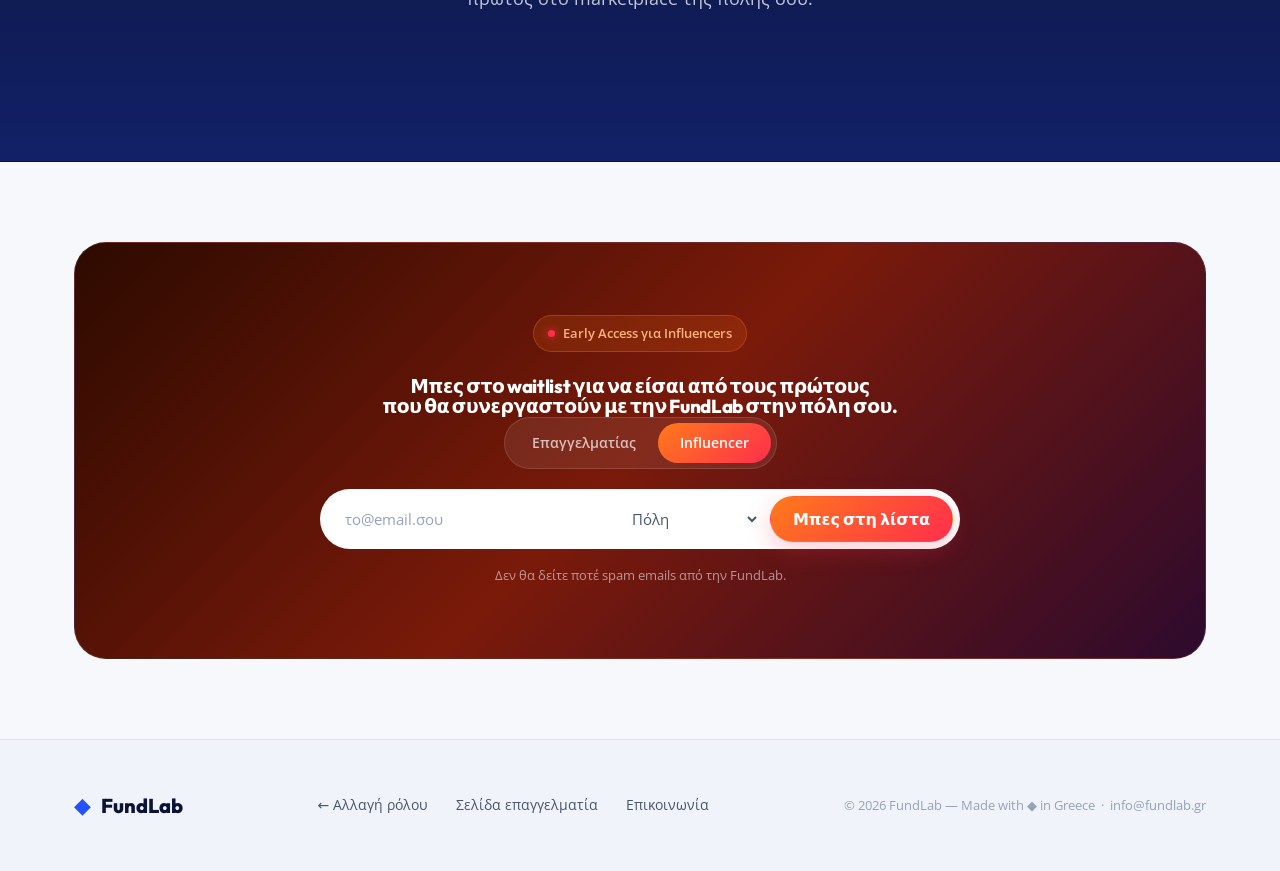
==== commit 5186a46c: "v1.2" ====
--- a/index-influencer.html
+++ b/index-influencer.html
@@ -233,27 +233,27 @@
       <h2 class="section-title">Έχεις το κοινό.<br/>Λείπει το σύστημα.</h2>
       <div style="display:grid;grid-template-columns:repeat(auto-fit,minmax(260px,1fr));gap:20px;margin-top:40px;">
         <div class="card">
-          <div class="card-icon">🤝</div>
+          <div class="card-icon"><span style="font-size:15px;color:#ff7a1a;opacity:0.45;letter-spacing:0.05em;">◆</span></div>
           <h3>Ελλιπείς συνεργασίες</h3>
           <p>Έχεις το κοινό αλλά οι χορηγίες που αναλαμβάνεις είναι λίγες.</p>
         </div>
         <div class="card">
-          <div class="card-icon">📋</div>
+          <div class="card-icon"><span style="font-size:15px;color:#ff7a1a;opacity:0.45;letter-spacing:0.05em;">◆</span></div>
           <h3>Δεν έχεις οργανωμένο σύστημα προσέλκυσης χορηγιών</h3>
           <p>Το fundraising αποτελεί μια ξεχωριστή εργασία, για την οποία δεν διαθέτεις ούτε τον χρόνο ούτε τις γνώσεις.</p>
         </div>
         <div class="card">
-          <div class="card-icon">🆘</div>
+          <div class="card-icon"><span style="font-size:15px;color:#ff7a1a;opacity:0.45;letter-spacing:0.05em;">◆</span></div>
           <h3>Έλλειψη υποστήριξης</h3>
           <p>Ακριβώς λόγω της περιορισμένης γνώσης στο fundraising, χρειάζεσαι υποστήριξη από ειδικούς.</p>
         </div>
         <div class="card">
-          <div class="card-icon">💸</div>
+          <div class="card-icon"><span style="font-size:15px;color:#ff7a1a;opacity:0.45;letter-spacing:0.05em;">◆</span></div>
           <h3>Μεγάλη προμήθεια</h3>
           <p>Οι διαφημιστικές που συνεργάζεσαι κρατάνε μεγάλη προμήθεια χωρίς να το καταλαβαίνεις.</p>
         </div>
         <div class="card">
-          <div class="card-icon">📂</div>
+          <div class="card-icon"><span style="font-size:15px;color:#ff7a1a;opacity:0.45;letter-spacing:0.05em;">◆</span></div>
           <h3>Δεν έχεις οργανωμένο ιστορικό συνεργασιών</h3>
           <p>Δεν έχεις αξιόπιστο τρόπο να επαληθεύεις την αξία που προσφέρεις στον χορηγό σου αλλά και στις μελλοντικές συνεργασίες σου.</p>
         </div>
@@ -355,18 +355,17 @@
         <span class="badge badge-light" style="background:rgba(255,122,26,0.15);border-color:rgba(255,122,26,0.30);color:#ffb27a;">
           <span class="dot"></span> Early Access για Influencers
         </span>
-        <h2>Βρες τα πρώτα σου deals νωρίτερα.</h2>
-        <p>Μπες στο waitlist για να είσαι από τους πρώτους που θα συνεργαστούν με την FundLab στην πόλη σου.</p>
+        <h3>Μπες στο waitlist για να είσαι από τους πρώτους <br/>που θα συνεργαστούν με την FundLab στην πόλη σου.</h3>
 
         <form id="early-form" class="form" novalidate>
           <div class="role-toggle">
             <label class="role-opt">
               <input type="radio" name="role" value="professional" />
-              <span>🏥 Επαγγελματίας</span>
+              <span>Επαγγελματίας</span>
             </label>
             <label class="role-opt">
               <input type="radio" name="role" value="influencer" checked />
-              <span>📸 Influencer</span>
+              <span>Influencer</span>
             </label>
           </div>
 
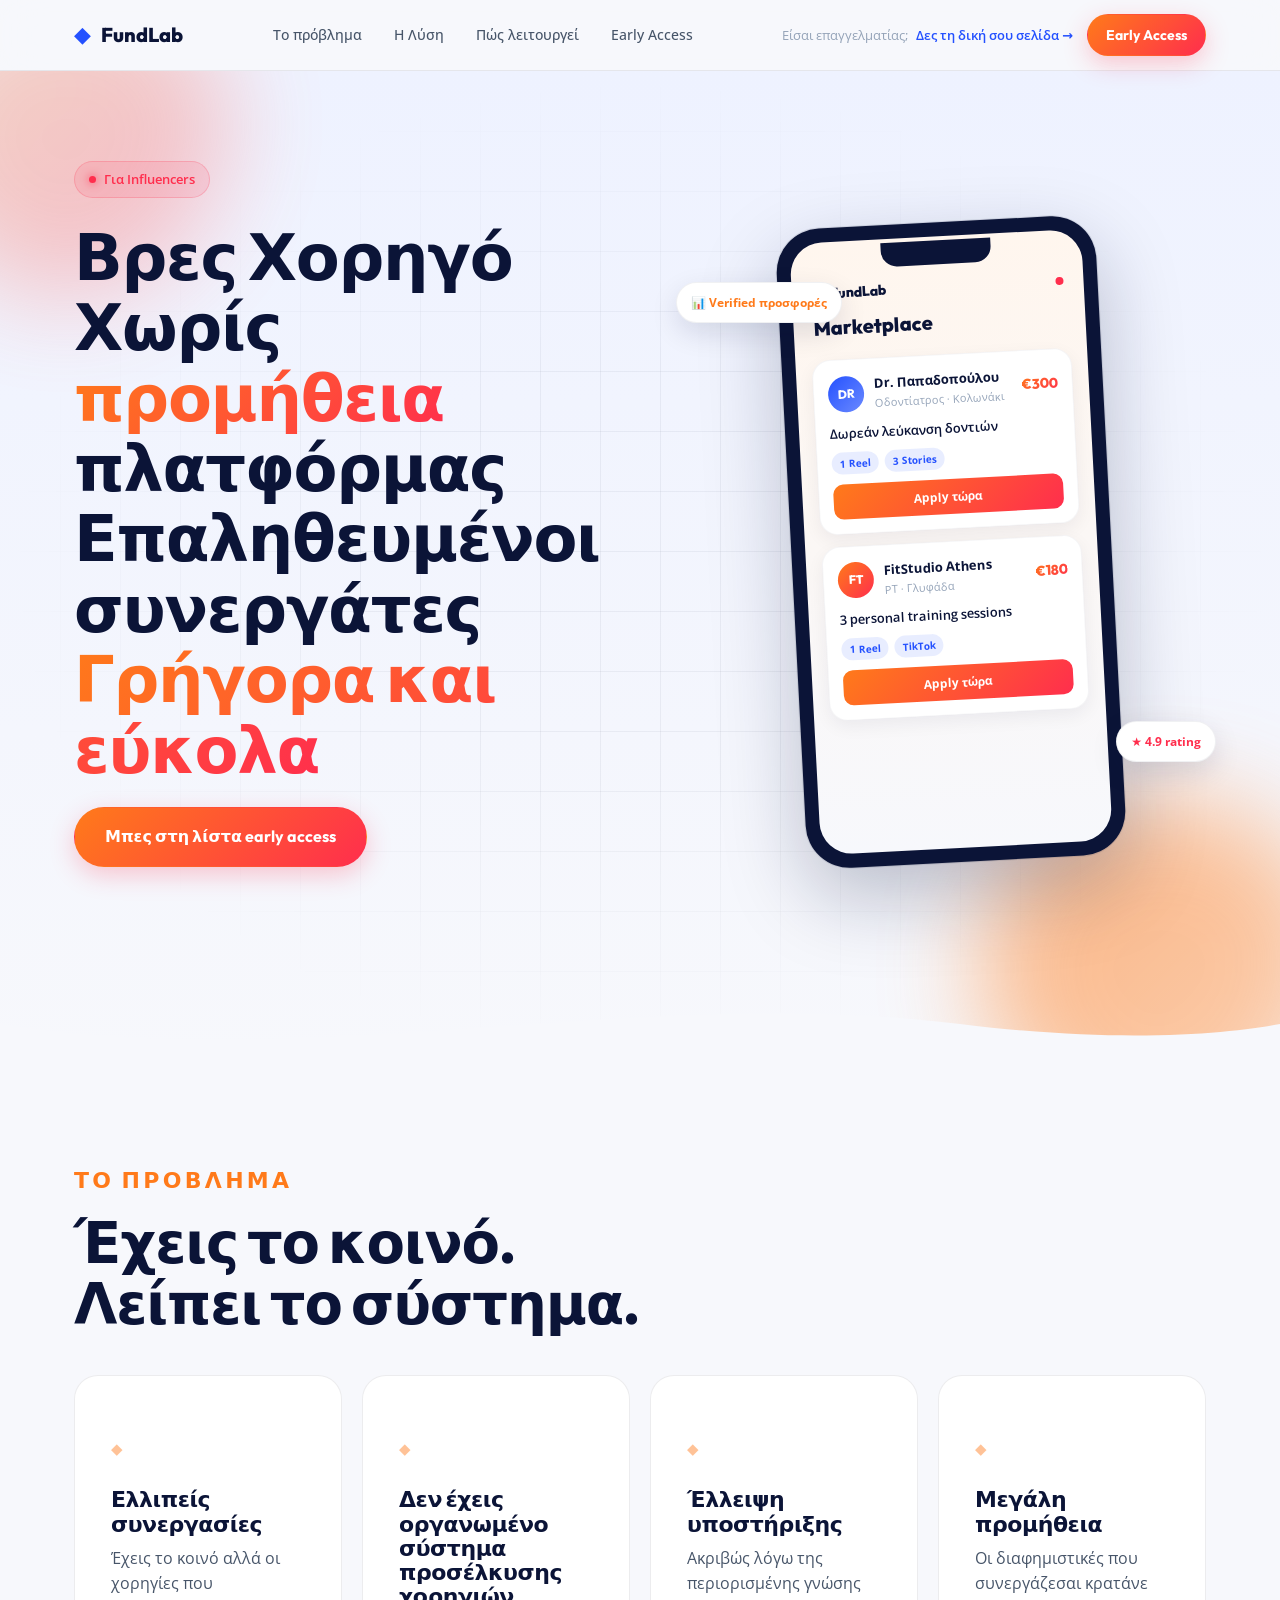
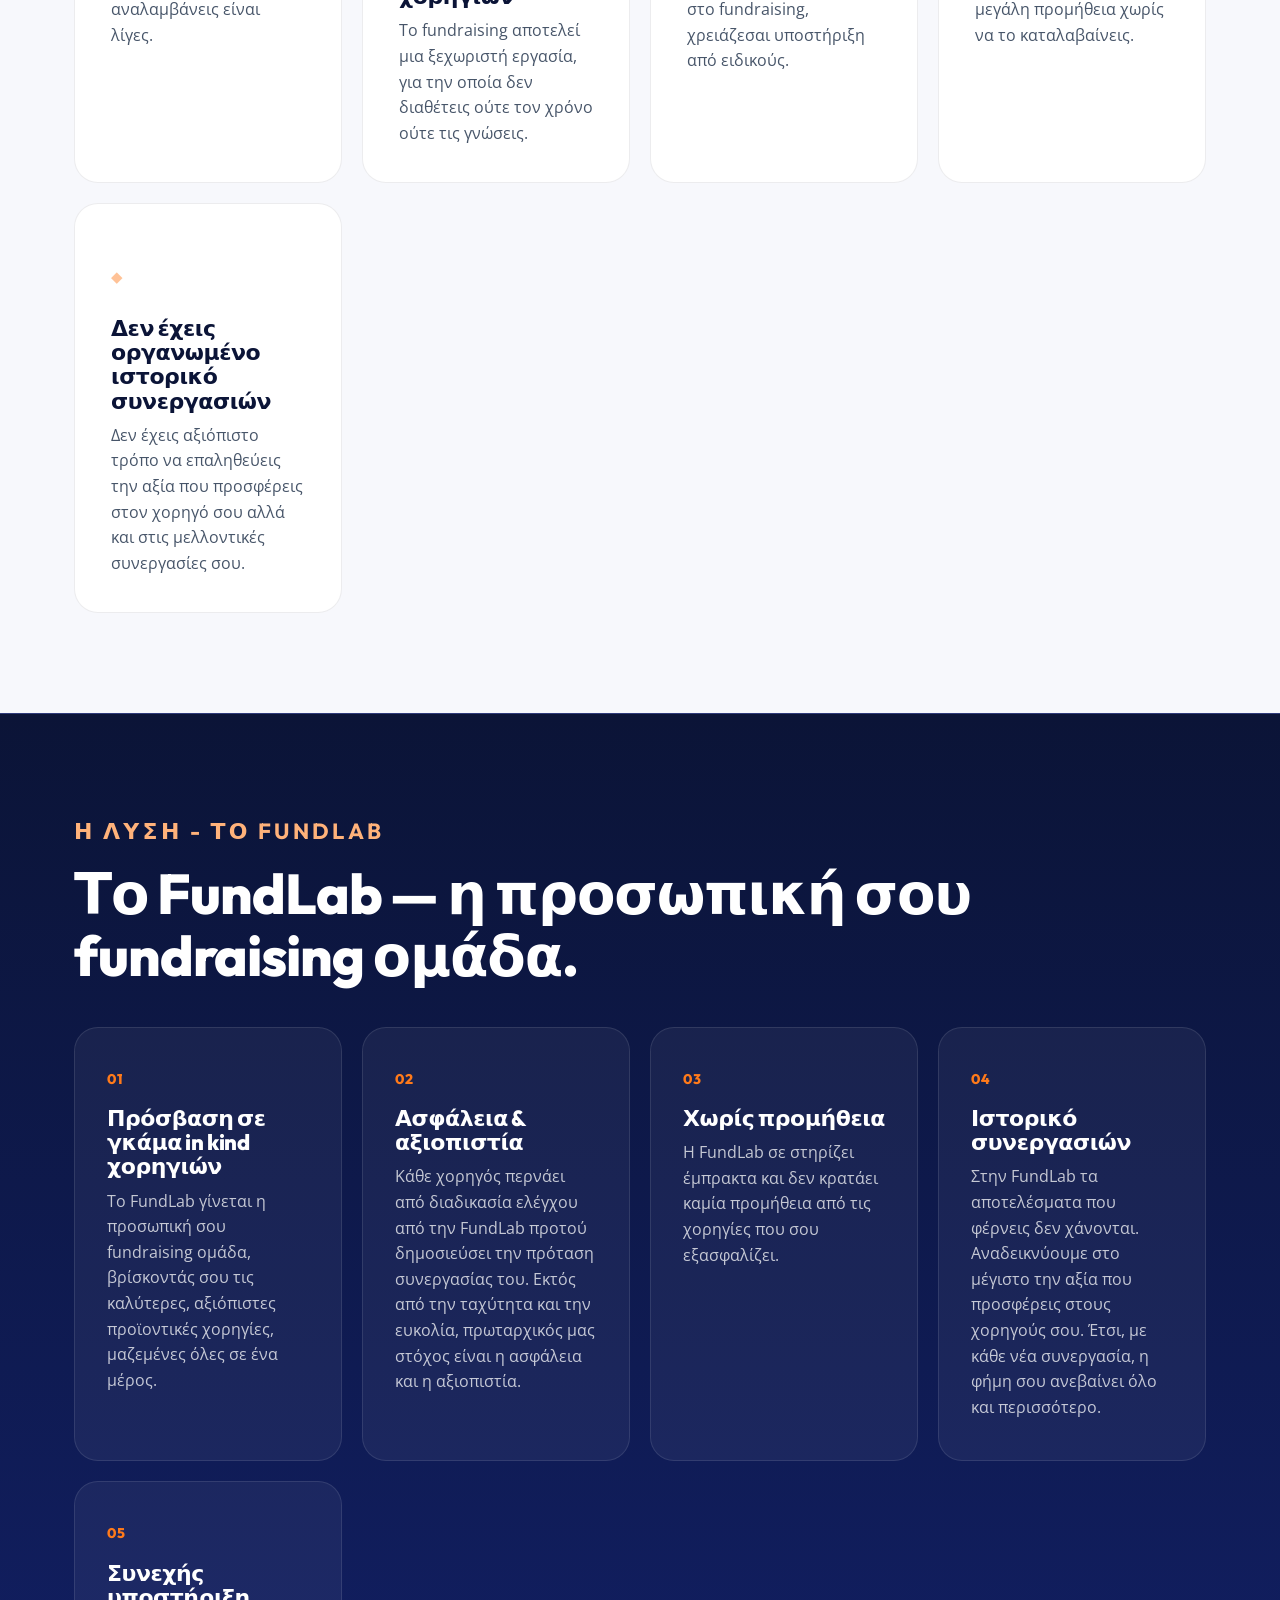
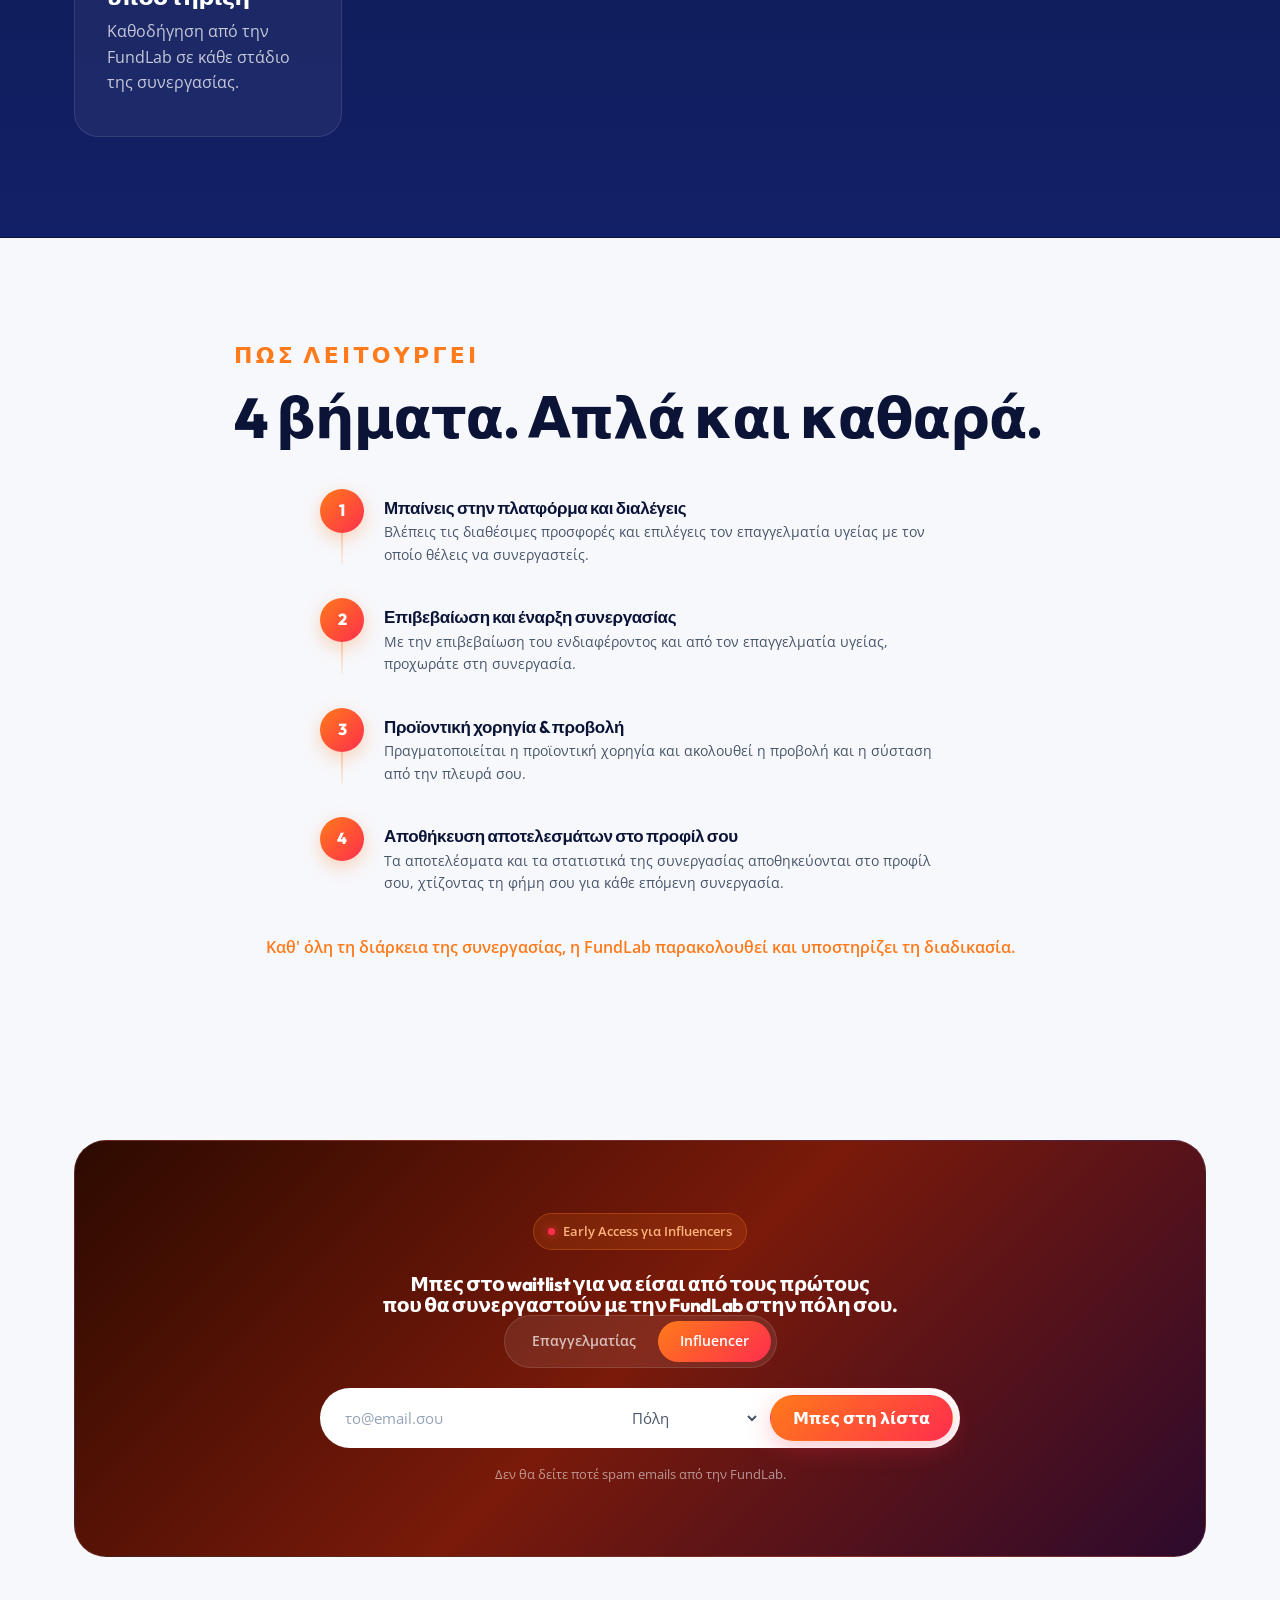
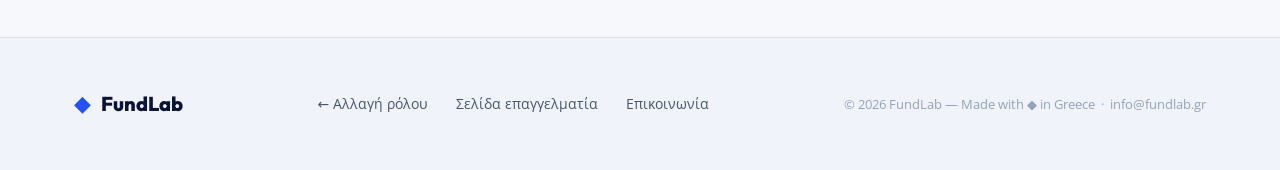
==== commit 29156eab: "v2 final 1 try" ====
--- a/index-influencer.html
+++ b/index-influencer.html
@@ -127,7 +127,6 @@
         <a href="#problem">Το πρόβλημα</a>
         <a href="#solution">Η Λύση</a>
         <a href="#how">Πώς λειτουργεί</a>
-        <a href="#markets">Launch</a>
         <a href="#cta">Early Access</a>
       </nav>
       <div style="display:flex;align-items:center;gap:14px;">
@@ -157,20 +156,14 @@
           Για Influencers
         </span>
         <h1 class="hero-title">
-          Η πρώτη σου "διαφήμιση".<br/>
-          Χωρίς προμήθεια πλατφόρμας <br/> Επαληθευμένοι συνεργάτες
+          Βρες Χορηγό<br/>
+          Χωρίς <span class="grad-warm">προμήθεια </span> πλατφόρμας <br/> Επαληθευμένοι συνεργάτες
  
  <span class="grad-warm">Γρήγορα και εύκολα</span>
         </h1>
-        <p class="hero-sub">
-          Marketplace επαληθευμένων προσφορών από τοπικούς επαγγελματίες. Apply με ένα tap — τα stats σου πάνε αυτόματα. Χτίσε reputation deal by deal.
-        </p>
+       
         <div class="hero-actions">
           <a href="#cta" class="btn btn-warm btn-lg">Μπες στη λίστα early access</a>
-        </div>
-        <div class="hero-stats">
-          <div class="stat"><strong>0€</strong><span>commission</span></div>
-          <div class="stat"><strong>1 tap</strong><span>να κάνεις apply</span></div>
         </div>
       </div>
 
@@ -269,7 +262,7 @@
       <div style="display:grid;grid-template-columns:repeat(auto-fit,minmax(260px,1fr));gap:20px;margin-top:40px;">
         <div class="pillar">
           <div class="pillar-num">01</div>
-          <h3>Πρόσβαση σε γκάμα προϊοντικών χορηγιών</h3>
+          <h3>Πρόσβαση σε γκάμα in kind χορηγιών</h3>
           <p>Το FundLab γίνεται η προσωπική σου fundraising ομάδα, βρίσκοντάς σου τις καλύτερες, αξιόπιστες προϊοντικές χορηγίες, μαζεμένες όλες σε ένα μέρος.</p>
         </div>
         <div class="pillar">
@@ -336,17 +329,7 @@
     </div>
   </section>
 
-  <!-- MARKETS -->
-  <section class="section section-dark has-wave-top" id="markets">
-    <svg class="wave wave-top" viewBox="0 0 1440 80" preserveAspectRatio="none" aria-hidden="true">
-      <path d="M0,0 L1440,0 L1440,30 C1080,70 720,20 360,50 C200,65 80,55 0,40 Z" fill="#f7f8fc"/>
-    </svg>
-    <div class="container center">
-      <span class="eyebrow">Launch</span>
-      <h2 class="section-title">Ξεκινάμε στην <span class="grad-warm">Αθήνα & Θεσσαλονίκη</span>.</h2>
-      <p class="section-lead">Επόμενες πόλεις: Πάτρα, Ηράκλειο, Λάρισα. Κάνε early access και μπες πρώτος στο marketplace της πόλης σου.</p>
-    </div>
-  </section>
+ 
 
   <!-- CTA -->
   <section class="cta-section" id="cta">
--- a/style.css
+++ b/style.css
@@ -53,7 +53,7 @@
 .eyebrow {
   display: inline-block;
   font-family: var(--font-display);
-  font-size: 13px;
+  font-size: 22px;
   font-weight: 700;
   text-transform: uppercase;
   letter-spacing: 0.15em;
